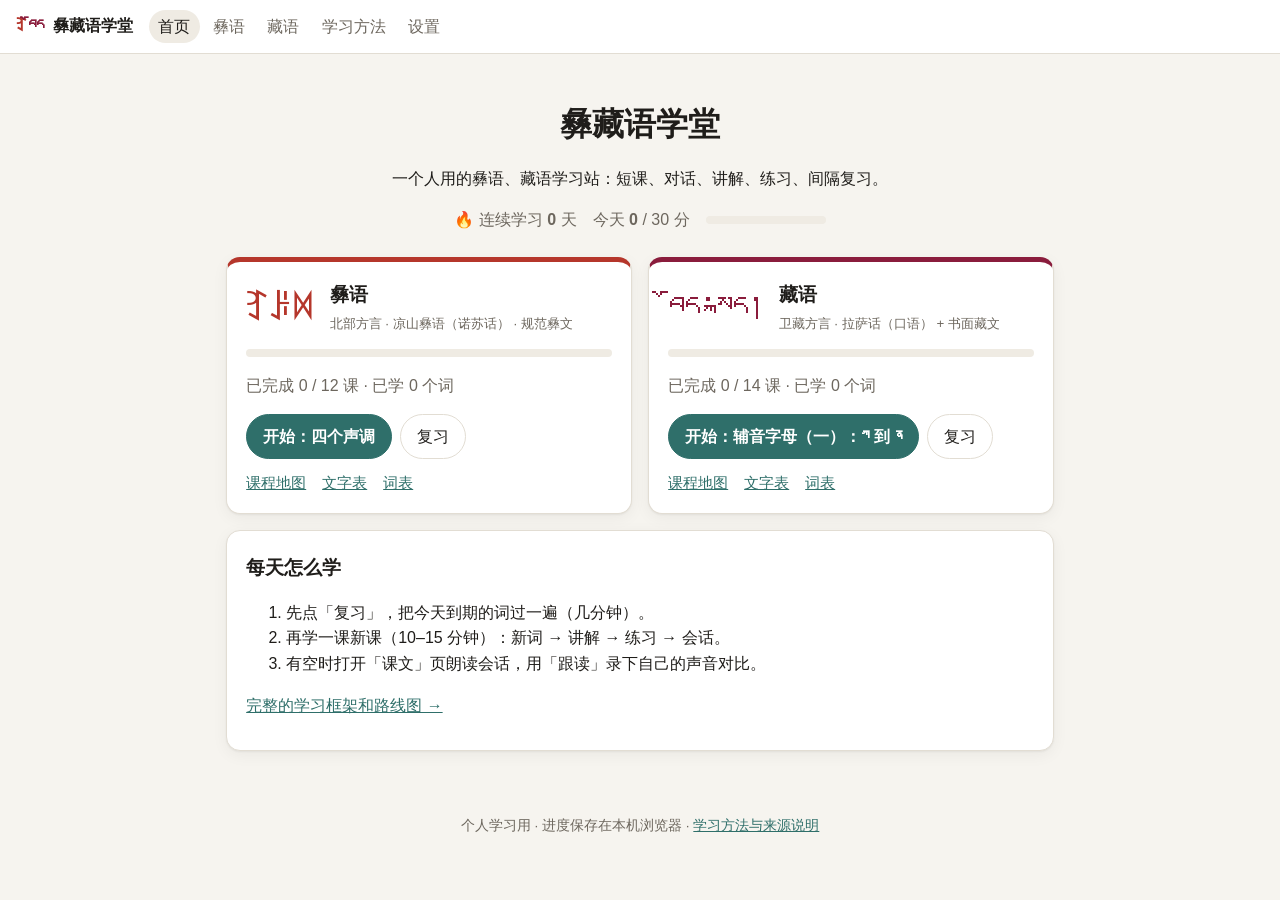
==== index.html @ 9af87acd "彝藏语学堂：初始版本 仿 Babbel 学习方式的彝语（凉山诺苏话）和藏语（拉萨话）个人学习网站。  - 彝语：文字与发音 5 课、入门会话 7 课（会话取自 BabelStone《凉山彝语会话六百句" ====
<!DOCTYPE html>
<html lang="zh-CN" data-theme="auto">
<head>
<meta charset="utf-8">
<meta name="viewport" content="width=device-width, initial-scale=1">
<meta name="robots" content="noindex, nofollow">
<title>彝藏语学堂</title>
<link rel="icon" href="data:image/svg+xml,%3Csvg xmlns='http://www.w3.org/2000/svg' viewBox='0 0 64 64'%3E%3Crect width='64' height='64' rx='14' fill='%23b5362b'/%3E%3Cpath d='M32 64V0h18a14 14 0 0 1 14 14v36a14 14 0 0 1-14 14z' fill='%238a1c3c'/%3E%3Ccircle cx='32' cy='32' r='12' fill='%23e0a526'/%3E%3C/svg%3E">
<link rel="stylesheet" href="assets/css/style.css">
</head>
<body>
<div id="app"><noscript>这个网站需要启用 JavaScript。</noscript></div>

<!-- 顺序很重要：core 先定义 LX.addCourse 等函数，数据文件再注册课程，最后是练习和页面 -->
<script src="js/core.js"></script>
<script src="js/yi-syllables.js"></script>
<script src="data/yi/course.js"></script>
<script src="data/yi/phonology.js"></script>
<script src="data/yi/stage0.js"></script>
<script src="data/yi/stage1.js"></script>
<script src="data/bo/course.js"></script>
<script src="data/bo/alphabet.js"></script>
<script src="data/bo/stage0.js"></script>
<script src="data/bo/stage1.js"></script>
<script src="js/exercises.js"></script>
<script src="js/app.js"></script>
</body>
</html>
---- assets/css/style.css ----
/* 彝藏语学堂 · 样式
   彝文用随站附带的 Noto Sans Yi（只覆盖彝文区段）；藏文用系统字体（macOS: Kailasa，Windows: Microsoft Himalaya，安卓: Noto）。
   这两种文字的字形都只占字身的一小部分，和汉字放在一起显得小，所以下面两个字体都整体放大 120%，
   而且普通文字和 .yi / .bo 用的是同一个字体，字号只需要在各处的 font-size 里调。 */
@font-face {
  font-family: "YiWeb";
  src: local("Noto Sans Yi"), local("NotoSansYi-Regular"), url("../fonts/NotoSansYi-Yi.woff2") format("woff2");
  unicode-range: U+A000-A4CF;
  size-adjust: 120%;
  font-display: swap;
}
@font-face {
  font-family: "BoWeb";
  src: local("Noto Serif Tibetan"), local("NotoSerifTibetan-Regular"), local("Kailasa"), local("Microsoft Himalaya"),
    local("MicrosoftHimalaya"), local("Jomolhari"), local("Jomolhari-Regular"), local("Noto Sans Tibetan"), local("NotoSansTibetan-Regular");
  unicode-range: U+0F00-0FFF;
  size-adjust: 120%;
  ascent-override: 80%;
  descent-override: 40%;
}

:root {
  --bg: #f6f4ef;
  --fg: #1f1d1a;
  --muted: #6d675e;
  --card: #ffffff;
  --line: #e2ddd3;
  --soft: #efebe3;
  --accent: #2f6f6a;
  --accent2: #d39b2a;
  --ok: #2e7d4f;
  --ok-bg: #e3f3e8;
  --bad: #b3261e;
  --bad-bg: #fbe5e2;
  --high: #fff1d6;
  --low: #e3ecf7;
  --radius: 14px;
  --shadow: 0 1px 2px rgba(0, 0, 0, .05), 0 4px 16px rgba(0, 0, 0, .05);
  --font: "YiWeb", "BoWeb", -apple-system, BlinkMacSystemFont, "Segoe UI", "PingFang SC", "Hiragino Sans GB", "Microsoft YaHei",
    "Noto Sans CJK SC", "Noto Sans SC", "Noto Serif Tibetan", "Kailasa", "Microsoft Himalaya", "Jomolhari", "Noto Sans Tibetan", sans-serif;
  color-scheme: light;
}
body[data-course="yi"] { --accent: #b5362b; --accent2: #d9a21b; }
body[data-course="bo"] { --accent: #8a1c3c; --accent2: #e0a526; }

@media (prefers-color-scheme: dark) {
  :root[data-theme="auto"] {
    --bg: #171614; --fg: #ece7de; --muted: #a39b8f; --card: #22201d; --line: #3a3631; --soft: #2b2824;
    --ok: #6cc28f; --ok-bg: #1f3428; --bad: #f08a80; --bad-bg: #3d2220; --high: #4a3a1a; --low: #22324a;
    --shadow: none; color-scheme: dark;
  }
  :root[data-theme="auto"] body[data-course="yi"] { --accent: #e0675b; }
  :root[data-theme="auto"] body[data-course="bo"] { --accent: #d9577f; }
}
:root[data-theme="dark"] {
  --bg: #171614; --fg: #ece7de; --muted: #a39b8f; --card: #22201d; --line: #3a3631; --soft: #2b2824;
  --ok: #6cc28f; --ok-bg: #1f3428; --bad: #f08a80; --bad-bg: #3d2220; --high: #4a3a1a; --low: #22324a;
  --shadow: none; color-scheme: dark;
}
:root[data-theme="dark"] body[data-course="yi"] { --accent: #e0675b; }
:root[data-theme="dark"] body[data-course="bo"] { --accent: #d9577f; }

* { box-sizing: border-box; }
html { font-size: 16px; -webkit-text-size-adjust: 100%; }
html.big { font-size: 19px; }
body { margin: 0; background: var(--bg); color: var(--fg); font-family: var(--font); line-height: 1.6; }
a { color: var(--accent); }
h1 { font-size: 1.6rem; margin: .4em 0; }
h2 { font-size: 1.2rem; margin: .3em 0 .5em; }
h3 { font-size: 1.05rem; margin: .8em 0 .3em; }
code { background: var(--soft); padding: 0 .3em; border-radius: 4px; }
.muted { color: var(--muted); }
small { color: var(--muted); }
[hidden] { display: none !important; }

/* 文字 */
.yi { font-family: "YiWeb", "Noto Sans Yi", "Microsoft Yi Baiti", var(--font); }
.bo { font-family: "BoWeb", "Noto Serif Tibetan", "Kailasa", "Microsoft Himalaya", "Jomolhari", "Noto Sans Tibetan", var(--font); font-size: 1.3em; line-height: 1.9; }
.big { font-size: 2em; line-height: 1.5; }
.bo.big { font-size: 2.2em; }
.huge { font-size: 4rem; line-height: 1.3; }
.bo.huge { font-size: 4.4rem; line-height: 1.5; }
.rom, .rom-inline { color: var(--muted); font-family: ui-monospace, "SF Mono", Menlo, Consolas, monospace; font-size: .92rem; }
.rom-big { font-family: ui-monospace, "SF Mono", Menlo, Consolas, monospace; font-size: 1.6rem; }

/* 顶栏与布局 */
.top { display: flex; align-items: center; gap: 1rem; padding: .6rem 1rem; background: var(--card); border-bottom: 1px solid var(--line); position: sticky; top: 0; z-index: 5; flex-wrap: wrap; }
.brand { font-weight: 700; text-decoration: none; color: var(--fg); white-space: nowrap; }
.brand .yi { color: #b5362b; margin-right: .1em; }
.brand .bo { color: #8a1c3c; font-size: 1em; margin-right: .3em; }
.top nav { display: flex; gap: .2rem; flex-wrap: wrap; }
.top nav a { text-decoration: none; color: var(--muted); padding: .25rem .6rem; border-radius: 999px; }
.top nav a.on, .top nav a:hover { background: var(--soft); color: var(--fg); }
.wrap { max-width: 860px; margin: 0 auto; padding: 1rem; }
.foot { text-align: center; color: var(--muted); font-size: .85rem; padding: 2rem 1rem 3rem; }
.card { background: var(--card); border: 1px solid var(--line); border-radius: var(--radius); padding: 1rem 1.2rem; margin: 1rem 0; box-shadow: var(--shadow); }

/* 按钮 */
.btn { display: inline-flex; align-items: center; justify-content: center; gap: .3em; padding: .55rem 1rem; border-radius: 999px; border: 1px solid var(--line); background: var(--card); color: var(--fg); font: inherit; text-decoration: none; cursor: pointer; }
.btn:hover { border-color: var(--accent); }
.btn.primary { background: var(--accent); border-color: var(--accent); color: #fff; font-weight: 600; }
.btn.primary:disabled { opacity: .4; cursor: default; }
.btn.big { padding: .75rem 1.6rem; font-size: 1.1rem; }
.btn.due { border-color: var(--accent2); background: var(--high); }
.btn.danger { color: var(--bad); }
.mini-btn { font: inherit; font-size: .85rem; border: 1px solid var(--line); background: var(--card); color: var(--muted); border-radius: 999px; padding: .15rem .6rem; cursor: pointer; }
.mini-btn.on { background: var(--bad); color: #fff; border-color: var(--bad); }
.cc-actions { display: flex; flex-wrap: wrap; gap: .5rem; margin: .8rem 0; }

/* 首页 */
.hero { text-align: center; padding: 1rem 0 .5rem; }
.hero h1 { font-size: 2rem; margin-bottom: 0; }
.stats { display: flex; justify-content: center; align-items: center; gap: 1rem; flex-wrap: wrap; color: var(--muted); }
.goalbar { width: 120px; height: 8px; background: var(--soft); border-radius: 99px; overflow: hidden; }
.goalbar i { display: block; height: 100%; background: var(--accent2); }
.courses { display: grid; grid-template-columns: repeat(auto-fit, minmax(300px, 1fr)); gap: 1rem; margin: 1rem 0; }
.course-card { background: var(--card); border: 1px solid var(--line); border-radius: var(--radius); padding: 1.1rem 1.2rem; box-shadow: var(--shadow); border-top: 5px solid #b5362b; }
.course-card[data-course="bo"] { border-top-color: #8a1c3c; }
.cc-head { display: flex; align-items: center; gap: .9rem; }
.cc-head h2 { margin: 0; }
.endonym { font-size: 2.2rem; line-height: 1.2; white-space: nowrap; }
.course-card[data-course="yi"] .endonym { color: #b5362b; }
.course-card[data-course="bo"] .endonym { color: #8a1c3c; font-size: 2rem; }
.progress { height: 8px; background: var(--soft); border-radius: 99px; overflow: hidden; margin: .8rem 0 .2rem; }
.progress i { display: block; height: 100%; background: var(--accent2); }
.cc-links { display: flex; gap: 1rem; font-size: .92rem; }

/* 课程地图 */
.course-head { display: flex; align-items: center; gap: 1rem; margin-top: .5rem; }
.course-head h1 { margin: 0; }
.course-head .endonym { color: var(--accent); }
.stage { margin: 1.5rem 0; }
.stage h2 { display: flex; align-items: center; gap: .5rem; }
.lvl { font-size: .75rem; background: var(--accent); color: #fff; border-radius: 6px; padding: .05rem .45rem; }
.lesson-row { display: flex; align-items: center; gap: .8rem; padding: .7rem .9rem; margin: .4rem 0; background: var(--card); border: 1px solid var(--line); border-radius: 12px; text-decoration: none; color: var(--fg); }
a.lesson-row:hover { border-color: var(--accent); }
.lesson-row .ln { width: 2rem; height: 2rem; flex: none; display: grid; place-items: center; border-radius: 50%; background: var(--soft); font-weight: 700; color: var(--muted); }
.lesson-row.done .ln { background: var(--ok); color: #fff; }
.lesson-row .lt { flex: 1; display: flex; flex-direction: column; }
.lesson-row .lt small { line-height: 1.4; }
.lesson-row .lm { font-size: .85rem; color: var(--muted); white-space: nowrap; }
.lesson-row.planned { opacity: .55; border-style: dashed; }
.res li { margin: .4rem 0; }

/* 课程开始页、完成页 */
.lesson-start h1 { margin-top: .2rem; }
.goal { font-size: 1.05rem; }
.chips { display: flex; flex-wrap: wrap; gap: .4rem; margin: .8rem 0; }
.chip { background: var(--soft); border-radius: 999px; padding: .2rem .7rem; font-size: .92rem; }
.chip .bo { font-size: 1.15em; line-height: 1.5; }
.chip .yi { font-size: 1.1em; line-height: 1.2; }
.src { font-size: .85rem; color: var(--muted); }
.done-card { text-align: center; }
.big-emoji { font-size: 3rem; }
.score { font-size: 1.2rem; }
.missed { text-align: left; background: var(--soft); border-radius: 12px; padding: .5rem 1rem; margin: 1rem 0; }
.missed ul { padding-left: 1.2rem; }

/* 讲解卡、表格 */
.tip { border-left: 5px solid var(--accent2); }
.tip-pron { border-left-color: #3b7bbf; }
.tip-culture { border-left-color: #8b5fbf; }
.tip-kind { font-size: .78rem; font-weight: 700; color: var(--muted); letter-spacing: .1em; }
.tip h2, .tip h3 { margin-top: .2rem; }
.tip-body .ex { background: var(--soft); border-radius: 10px; padding: .5rem .8rem; }
.tip-body .yi { font-size: 1.15em; }
.tip-body .bo { font-size: 1.2em; }
table.mini { border-collapse: collapse; margin: .6rem 0; width: 100%; }
table.mini th, table.mini td { border: 1px solid var(--line); padding: .3rem .5rem; text-align: left; vertical-align: middle; }
table.mini th { background: var(--soft); font-weight: 600; white-space: nowrap; }
table.mini.nums td, table.mini.letters td { text-align: center; }
table.mini .yi { font-size: 1.3em; }
.tone-high { background: var(--high); }
.tone-low { background: var(--low); }
.legend span { padding: 0 .5em; border-radius: 4px; }
.stacks { letter-spacing: .25em; }
.breakdown { font-size: .9rem; }

/* 词卡 */
.item-card { text-align: center; }
.ic-script { margin: .3rem 0; }
.ic-roman { font-family: ui-monospace, "SF Mono", Menlo, Consolas, monospace; font-size: 1.25rem; color: var(--accent); }
.ic-roman small { display: block; font-size: .85rem; }
.ic-mean { font-size: 1.4rem; font-weight: 600; margin: .3rem 0 .6rem; }
.ic-ex { margin: .6rem 0; }
.ic-tools { display: flex; justify-content: center; gap: .5rem; margin-top: .6rem; }
.item-card .breakdown { width: auto; margin: .6rem auto; }
.intro-label { font-size: .8rem; font-weight: 700; color: var(--accent); letter-spacing: .1em; }

/* 会话 */
.dlg-tools { display: flex; gap: 1rem; justify-content: flex-end; font-size: .9rem; color: var(--muted); }
.scene { color: var(--muted); font-style: italic; }
.dl-line { display: grid; grid-template-columns: 7.5rem 1fr auto; gap: .6rem; padding: .6rem 0; border-top: 1px solid var(--line); align-items: start; }
.dl-line .who { font-weight: 600; font-size: .9rem; color: var(--accent); padding-top: .35rem; word-break: break-all; }
.dl-line .who .bo { font-size: .95em; }
.dl-s .yi { font-size: 1.45rem; }
.dl-s .bo { font-size: 1.5rem; }
.dl-m { margin-top: .1rem; }
.dlg.no-trans .dl-m { display: none; }
.dl-ilin { display: none; }
.dlg.ilin-on .dl-ilin { display: block; }
.dlg.ilin-on .dl-s, .dlg.ilin-on .dl-body > .rom { display: none; }
.badge { font-size: .72rem; background: var(--high); border: 1px solid var(--accent2); border-radius: 6px; padding: 0 .35rem; }
.line-s .tok { cursor: help; border-radius: 4px; }
.line-s .tok:hover { background: var(--soft); }
.yi.line-s .tok + .tok { margin-left: .22em; }
.ilin { display: flex; flex-wrap: wrap; gap: .3rem .9rem; }
.ilw { display: inline-flex; flex-direction: column; align-items: center; }
.ilw .yi { font-size: 1.4rem; }
.ilw .bo { font-size: 1.35rem; line-height: 1.6; }
.ilw .rom { font-size: .8rem; }
.ilw .gl { color: var(--fg); font-size: .8rem; }
.gloss-pop { position: absolute; z-index: 20; max-width: 250px; background: var(--card); border: 1px solid var(--line); border-radius: 10px; padding: .5rem .7rem; box-shadow: 0 6px 24px rgba(0, 0, 0, .18); font-size: .92rem; }
.gloss-pop .yi { font-size: 1.3rem; }

/* 练习播放器 */
.player { min-height: 100vh; min-height: 100dvh; display: flex; flex-direction: column; max-width: 720px; margin: 0 auto; }
.p-top { display: flex; align-items: center; gap: .8rem; padding: .8rem 1rem; }
.p-close { text-decoration: none; color: var(--muted); font-size: 1.3rem; }
.p-bar { flex: 1; height: 12px; background: var(--soft); border-radius: 99px; overflow: hidden; }
.p-bar i { display: block; height: 100%; background: var(--accent2); transition: width .3s; }
.p-count { color: var(--muted); font-size: .85rem; min-width: 3.5rem; text-align: right; }
.p-body { flex: 1; padding: .5rem 1rem 1.5rem; }
.p-body > .card { margin-top: .3rem; }
/* 底栏的背景和上边线用阴影铺满整个窗口宽度，内容仍对齐中间一栏 */
.p-foot { --fb: var(--card); --fl: var(--line); position: sticky; bottom: 0; display: flex; align-items: center; justify-content: space-between; gap: 1rem; padding: .9rem 1rem;
  background: var(--fb); box-shadow: 0 0 0 100vmax var(--fb), 0 -1px 0 100vmax var(--fl); clip-path: inset(-1px -100vmax 0 -100vmax); }
.p-foot.ok { --fb: var(--ok-bg); --fl: var(--ok); }
.p-foot.bad { --fb: var(--bad-bg); --fl: var(--bad); }
.p-foot .btn { min-width: 8rem; }
.p-fb { flex: 1; }
.p-foot.ok .p-fb > b { color: var(--ok); }
.p-foot.bad .p-fb > b { color: var(--bad); }
.p-fb .yi { font-size: 1.3em; }
.p-fb .bo { font-size: 1.15em; line-height: 1.6; }
.p-fb .rom { font-size: .85rem; }
.explain { font-size: .9rem; color: var(--muted); }
.q-title { color: var(--muted); font-size: 1rem; font-weight: 600; }
.prompt-script { text-align: center; margin: 1rem 0; }
.prompt-script .yi.big { font-size: 3.2rem; line-height: 1.3; }
.prompt-script .bo.big { font-size: 3rem; line-height: 1.6; }
.prompt-text { font-size: 1.5rem; font-weight: 600; text-align: center; margin: 1rem 0; }
.prompt-sub { text-align: center; color: var(--muted); }
.prompt-line { text-align: center; margin: 1rem 0; }
.prompt-line .yi { font-size: 1.8rem; }
.prompt-line .bo { font-size: 1.7rem; }
.prompt-line .who { color: var(--accent); font-weight: 600; font-size: .9rem; }
.opts { display: grid; gap: .6rem; margin-top: 1rem; }
.opt { display: flex; align-items: center; gap: .8rem; width: 100%; text-align: left; padding: .8rem 1rem; border: 2px solid var(--line); border-radius: 12px; background: var(--card); color: var(--fg); font: inherit; font-size: 1.05rem; cursor: pointer; }
.opt:hover:not(:disabled) { border-color: var(--accent); }
.opt kbd { flex: none; width: 1.6rem; height: 1.6rem; display: grid; place-items: center; border: 1px solid var(--line); border-radius: 6px; font-size: .8rem; color: var(--muted); font-family: inherit; }
.opt.opt-script { font-size: 1.5rem; }
.opt.opt-script.bo, .opt.opt-script .bo { font-size: 1.45rem; line-height: 1.7; }
.opt.right { border-color: var(--ok); background: var(--ok-bg); }
.opt.wrong { border-color: var(--bad); background: var(--bad-bg); }
.opt:disabled { cursor: default; }
.blank { display: inline-block; min-width: 2.5em; border-bottom: 3px solid var(--accent2); color: transparent; }
.filled.right { color: var(--ok); }
.filled.wrong { color: var(--bad); text-decoration: line-through; }
.build-ans { min-height: 3.6rem; border: 2px dashed var(--line); border-radius: 12px; padding: .5rem; margin: 1rem 0; display: flex; flex-wrap: wrap; gap: .4rem; align-items: center; }
.build-ans.right { border-color: var(--ok); border-style: solid; }
.build-ans.wrong { border-color: var(--bad); border-style: solid; }
.build-bank { display: flex; flex-wrap: wrap; gap: .5rem; justify-content: center; }
.tile { font: inherit; padding: .35rem .8rem; border: 2px solid var(--line); border-bottom-width: 4px; border-radius: 10px; background: var(--card); color: var(--fg); cursor: pointer; }
.yi .tile, .yi.build-ans .tile { font-size: 1.7rem; }
.bo .tile { font-size: 1.35rem; line-height: 1.6; }
.tile.used { visibility: hidden; }
.type-in { width: 100%; font: inherit; font-size: 1.3rem; padding: .7rem 1rem; border: 2px solid var(--line); border-radius: 12px; background: var(--card); color: var(--fg); font-family: ui-monospace, "SF Mono", Menlo, Consolas, monospace; }
.type-in.right { border-color: var(--ok); }
.type-in.wrong { border-color: var(--bad); }
.match { display: grid; grid-template-columns: 1fr 1fr; gap: .8rem; margin-top: 1rem; }
.match .col { display: grid; gap: .5rem; align-content: start; }
.mt { font: inherit; padding: .6rem .8rem; min-height: 3.2rem; border: 2px solid var(--line); border-radius: 12px; background: var(--card); color: var(--fg); cursor: pointer; }
.mt.yi { font-size: 1.5rem; }
.mt.bo { font-size: 1.35rem; line-height: 1.5; }
.mt .yi { font-size: 1em; }
.mt.sel { border-color: var(--accent); background: var(--high); }
.mt.done { border-color: var(--ok); background: var(--ok-bg); opacity: .55; cursor: default; }
.mt.shake { border-color: var(--bad); animation: shake .35s; }
@keyframes shake { 25% { transform: translateX(-4px); } 75% { transform: translateX(4px); } }
.dialogue-card .dl-line { grid-template-columns: 6rem 1fr auto; }
.hint { font-size: .88rem; color: var(--muted); }

/* 文字表、词表、工具 */
.tabs { display: flex; flex-wrap: wrap; gap: .4rem; margin: 1rem 0 .5rem; }
.tab { padding: .3rem .8rem; border-radius: 999px; border: 1px solid var(--line); text-decoration: none; color: var(--fg); background: var(--card); }
.tab.on { background: var(--accent); color: #fff; border-color: var(--accent); }
.table-scroll { overflow-x: auto; }
.syltable { border-collapse: collapse; font-size: .85rem; }
.syltable th, .syltable td { border: 1px solid var(--line); padding: 0; text-align: center; }
.syltable th { background: var(--soft); padding: .2rem .4rem; }
.syltable tr.series th { text-align: left; background: var(--card); color: var(--accent); padding: .4rem; }
.syl { border: 0; background: none; color: var(--fg); font: inherit; cursor: pointer; padding: .2rem .35rem; display: flex; flex-direction: column; align-items: center; width: 100%; }
.syl:hover { background: var(--high); }
.syl .yi { font-size: 1.35rem; line-height: 1.3; }
.syl small { font-size: .7rem; }
.syl-info { display: flex; gap: 1rem; align-items: center; }
.tool textarea { width: 100%; font: inherit; font-size: 1.2rem; padding: .6rem; border-radius: 10px; border: 1px solid var(--line); background: var(--bg); color: var(--fg); }
.tool textarea.bo { font-size: 1.5rem; }
.conv-out { min-height: 2rem; margin-top: .6rem; padding: .6rem; background: var(--soft); border-radius: 10px; font-size: 1.2rem; white-space: pre-wrap; }
.conv-out.yi { font-size: 1.6rem; }
.filters { display: flex; gap: .5rem; flex-wrap: wrap; margin: 1rem 0; }
.filters input, .filters select, .form select { font: inherit; padding: .4rem .7rem; border-radius: 10px; border: 1px solid var(--line); background: var(--card); color: var(--fg); }
.filters input { flex: 1; min-width: 12rem; }
table.wordtable { border-collapse: collapse; width: 100%; }
table.wordtable td, table.wordtable th { padding: .45rem .5rem; border-bottom: 1px solid var(--line); text-align: left; vertical-align: middle; }
table.wordtable td.yi { font-size: 1.5rem; white-space: nowrap; }
table.wordtable td.bo { font-size: 1.4rem; white-space: nowrap; }
.box { display: inline-flex; gap: 2px; }
.box i { width: 7px; height: 12px; border-radius: 2px; background: var(--soft); border: 1px solid var(--line); }
.box i.on { background: var(--ok); border-color: var(--ok); }
.box.due i.on { background: var(--accent2); border-color: var(--accent2); }
.box.none { font-size: .8rem; color: var(--muted); }
.form label { display: flex; align-items: center; gap: .6rem; margin: .7rem 0; }
.method li { margin: .5rem 0; }

@media (max-width: 600px) {
  .wrap { padding: .7rem; }
  .dl-line, .dialogue-card .dl-line { grid-template-columns: 1fr; gap: .1rem; }
  .dl-line .who { padding-top: 0; }
  .dl-tools { justify-self: start; }
  .huge { font-size: 3.2rem; }
  .p-foot { flex-direction: column; align-items: stretch; }
  .p-foot .btn { width: 100%; }
  .top { gap: .4rem; }
  .endonym, .course-card[data-course="bo"] .endonym { font-size: 1.7rem; }
  /* 手机上词表不显示「课」这一列 */
  table.wordtable td:nth-child(4), table.wordtable th:nth-child(4) { display: none; }
}
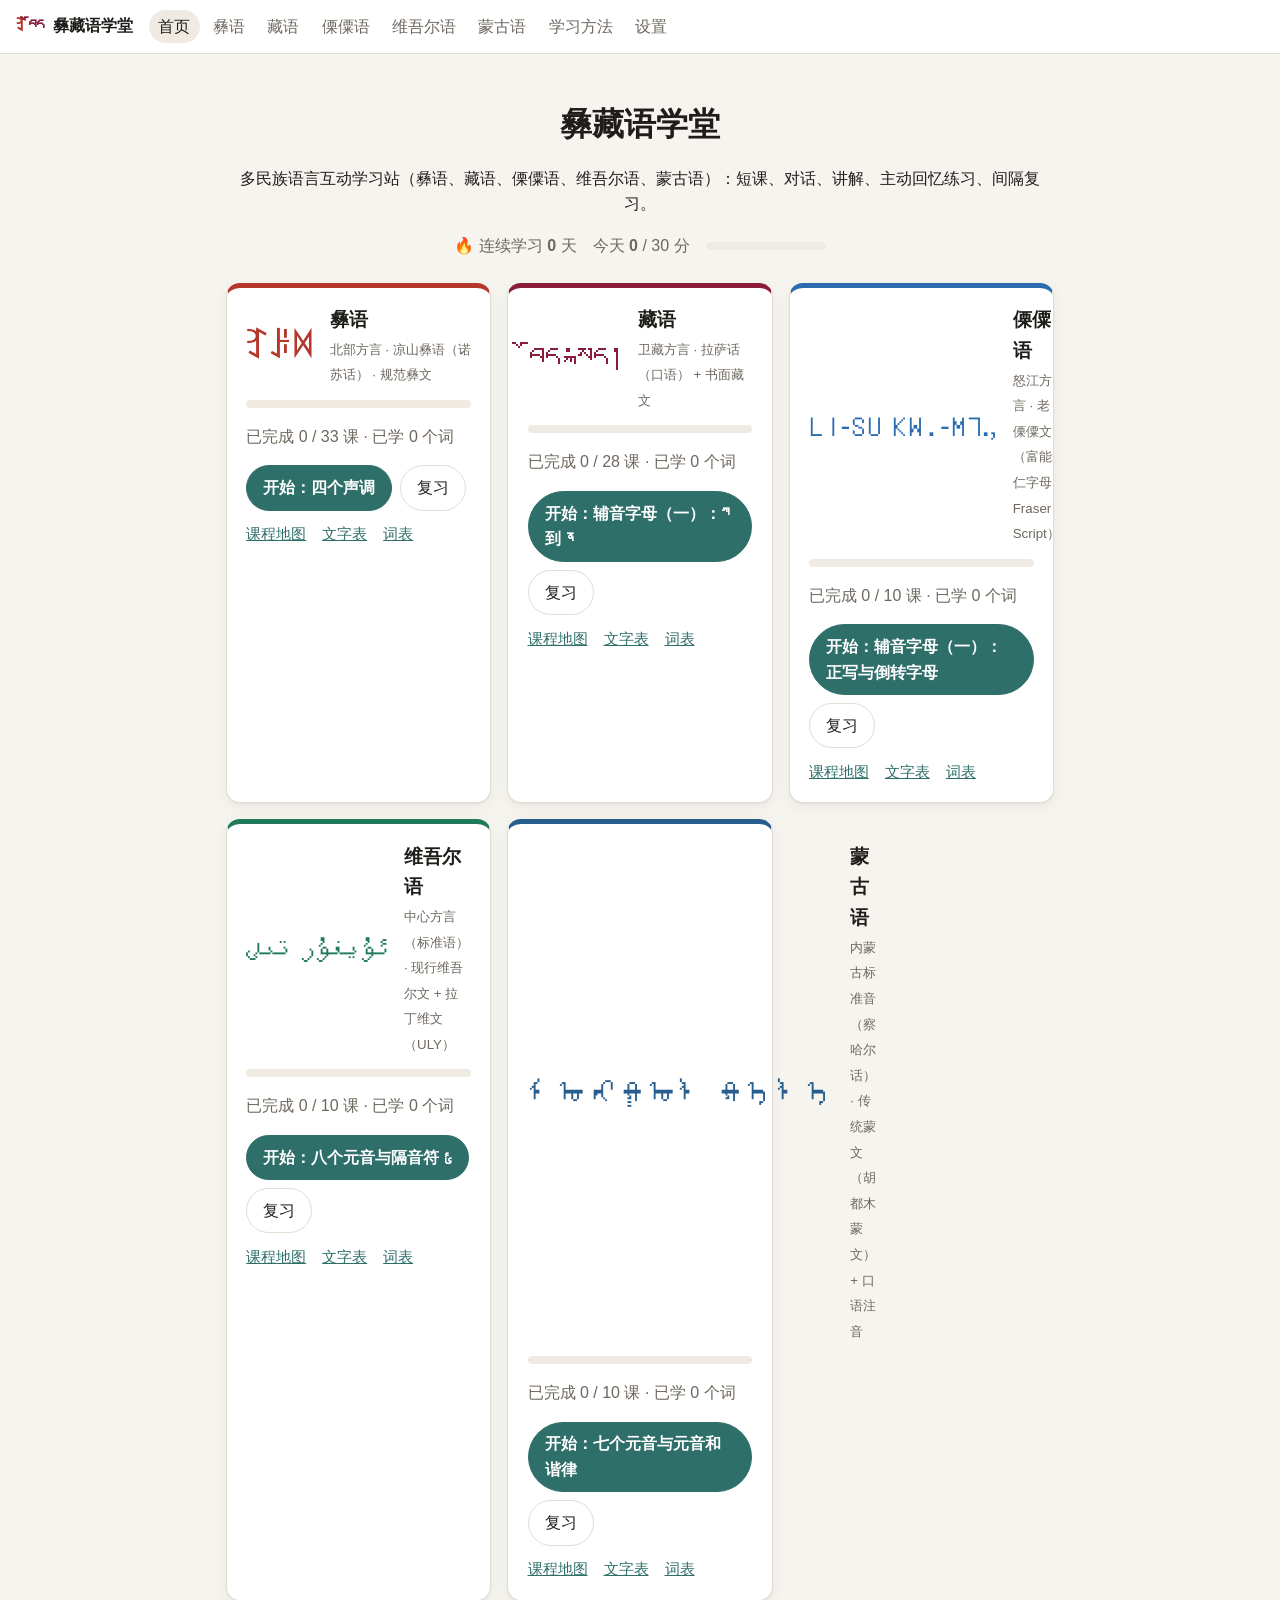
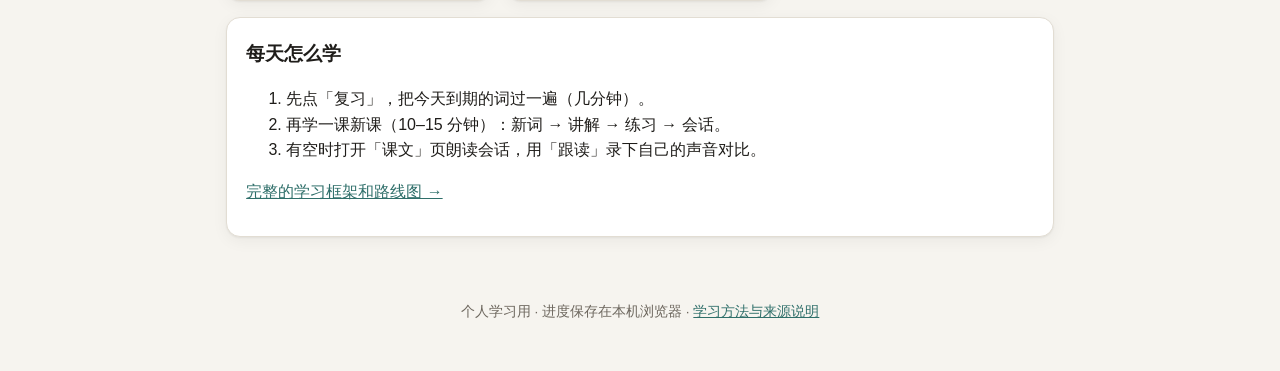
==== commit 4d2378fd: "Complete Yi & Tibetan A2/B1 lessons and add Lisu, Uyghur, and Mongolian courses" ====
--- a/index.html
+++ b/index.html
@@ -4,7 +4,7 @@
 <meta charset="utf-8">
 <meta name="viewport" content="width=device-width, initial-scale=1">
 <meta name="robots" content="noindex, nofollow">
-<title>彝藏语学堂</title>
+<title>彝藏语学堂 · 多民族语言学习</title>
 <link rel="icon" href="data:image/svg+xml,%3Csvg xmlns='http://www.w3.org/2000/svg' viewBox='0 0 64 64'%3E%3Crect width='64' height='64' rx='14' fill='%23b5362b'/%3E%3Cpath d='M32 64V0h18a14 14 0 0 1 14 14v36a14 14 0 0 1-14 14z' fill='%238a1c3c'/%3E%3Ccircle cx='32' cy='32' r='12' fill='%23e0a526'/%3E%3C/svg%3E">
 <link rel="stylesheet" href="assets/css/style.css">
 </head>
@@ -18,10 +18,29 @@
 <script src="data/yi/phonology.js"></script>
 <script src="data/yi/stage0.js"></script>
 <script src="data/yi/stage1.js"></script>
+<script src="data/yi/stage2.js"></script>
+<script src="data/yi/stage3.js"></script>
 <script src="data/bo/course.js"></script>
 <script src="data/bo/alphabet.js"></script>
 <script src="data/bo/stage0.js"></script>
 <script src="data/bo/stage1.js"></script>
+<script src="data/bo/stage2.js"></script>
+<script src="data/bo/stage3.js"></script>
+<script src="data/lisu/course.js"></script>
+<script src="data/lisu/alphabet.js"></script>
+<script src="data/lisu/stage0.js"></script>
+<script src="data/lisu/stage1.js"></script>
+<script src="data/lisu/stage2.js"></script>
+<script src="data/ug/course.js"></script>
+<script src="data/ug/alphabet.js"></script>
+<script src="data/ug/stage0.js"></script>
+<script src="data/ug/stage1.js"></script>
+<script src="data/ug/stage2.js"></script>
+<script src="data/mn/course.js"></script>
+<script src="data/mn/alphabet.js"></script>
+<script src="data/mn/stage0.js"></script>
+<script src="data/mn/stage1.js"></script>
+<script src="data/mn/stage2.js"></script>
 <script src="js/exercises.js"></script>
 <script src="js/app.js"></script>
 </body>
--- a/assets/css/style.css
+++ b/assets/css/style.css
@@ -1,7 +1,5 @@
 /* 彝藏语学堂 · 样式
-   彝文用随站附带的 Noto Sans Yi（只覆盖彝文区段）；藏文用系统字体（macOS: Kailasa，Windows: Microsoft Himalaya，安卓: Noto）。
-   这两种文字的字形都只占字身的一小部分，和汉字放在一起显得小，所以下面两个字体都整体放大 120%，
-   而且普通文字和 .yi / .bo 用的是同一个字体，字号只需要在各处的 font-size 里调。 */
+   彝文用随站附带的 Noto Sans Yi；藏文、老傈僳文、维吾尔文、传统蒙文调用系统自带的 Noto / Kailasa / Geeza Pro 等字体。 */
 @font-face {
   font-family: "YiWeb";
   src: local("Noto Sans Yi"), local("NotoSansYi-Regular"), url("../fonts/NotoSansYi-Yi.woff2") format("woff2");
@@ -17,6 +15,27 @@
   size-adjust: 120%;
   ascent-override: 80%;
   descent-override: 40%;
+}
+@font-face {
+  font-family: "LisuWeb";
+  src: local("Noto Sans Lisu"), local("NotoSansLisu-Regular"), local("Lisu Unicode");
+  unicode-range: U+A4D0-A4FF;
+  size-adjust: 112%;
+  font-display: swap;
+}
+@font-face {
+  font-family: "UgWeb";
+  src: local("Geeza Pro"), local("GeezaPro"), local("Damascus"), local("Noto Naskh Arabic"), local("UKIJ Tuz"), local("Microsoft Uighur");
+  unicode-range: U+0600-06FF, U+FB50-FDFF, U+FE70-FEFF;
+  size-adjust: 125%;
+  font-display: swap;
+}
+@font-face {
+  font-family: "MnWeb";
+  src: local("Noto Sans Mongolian"), local("NotoSansMongolian-Regular"), local("Mongolian Baiti");
+  unicode-range: U+1800-18AF;
+  size-adjust: 120%;
+  font-display: swap;
 }
 
 :root {
@@ -36,12 +55,15 @@
   --low: #e3ecf7;
   --radius: 14px;
   --shadow: 0 1px 2px rgba(0, 0, 0, .05), 0 4px 16px rgba(0, 0, 0, .05);
-  --font: "YiWeb", "BoWeb", -apple-system, BlinkMacSystemFont, "Segoe UI", "PingFang SC", "Hiragino Sans GB", "Microsoft YaHei",
-    "Noto Sans CJK SC", "Noto Sans SC", "Noto Serif Tibetan", "Kailasa", "Microsoft Himalaya", "Jomolhari", "Noto Sans Tibetan", sans-serif;
+  --font: "YiWeb", "BoWeb", "LisuWeb", "UgWeb", "MnWeb", -apple-system, BlinkMacSystemFont, "Segoe UI", "PingFang SC", "Hiragino Sans GB", "Microsoft YaHei",
+    "Noto Sans CJK SC", "Noto Sans SC", "Noto Serif Tibetan", "Kailasa", "Noto Sans Lisu", "Geeza Pro", "Noto Sans Mongolian", sans-serif;
   color-scheme: light;
 }
 body[data-course="yi"] { --accent: #b5362b; --accent2: #d9a21b; }
 body[data-course="bo"] { --accent: #8a1c3c; --accent2: #e0a526; }
+body[data-course="lisu"] { --accent: #2b6cb0; --accent2: #38a169; }
+body[data-course="ug"] { --accent: #1f7a5c; --accent2: #d69e2e; }
+body[data-course="mn"] { --accent: #285e8e; --accent2: #dd6b20; }
 
 @media (prefers-color-scheme: dark) {
   :root[data-theme="auto"] {
@@ -51,6 +73,9 @@
   }
   :root[data-theme="auto"] body[data-course="yi"] { --accent: #e0675b; }
   :root[data-theme="auto"] body[data-course="bo"] { --accent: #d9577f; }
+  :root[data-theme="auto"] body[data-course="lisu"] { --accent: #63b3ed; }
+  :root[data-theme="auto"] body[data-course="ug"] { --accent: #4fd1c5; }
+  :root[data-theme="auto"] body[data-course="mn"] { --accent: #63b3ed; }
 }
 :root[data-theme="dark"] {
   --bg: #171614; --fg: #ece7de; --muted: #a39b8f; --card: #22201d; --line: #3a3631; --soft: #2b2824;
@@ -59,6 +84,9 @@
 }
 :root[data-theme="dark"] body[data-course="yi"] { --accent: #e0675b; }
 :root[data-theme="dark"] body[data-course="bo"] { --accent: #d9577f; }
+:root[data-theme="dark"] body[data-course="lisu"] { --accent: #63b3ed; }
+:root[data-theme="dark"] body[data-course="ug"] { --accent: #4fd1c5; }
+:root[data-theme="dark"] body[data-course="mn"] { --accent: #63b3ed; }
 
 * { box-sizing: border-box; }
 html { font-size: 16px; -webkit-text-size-adjust: 100%; }
@@ -76,10 +104,13 @@
 /* 文字 */
 .yi { font-family: "YiWeb", "Noto Sans Yi", "Microsoft Yi Baiti", var(--font); }
 .bo { font-family: "BoWeb", "Noto Serif Tibetan", "Kailasa", "Microsoft Himalaya", "Jomolhari", "Noto Sans Tibetan", var(--font); font-size: 1.3em; line-height: 1.9; }
+.lisu { font-family: "LisuWeb", "Noto Sans Lisu", "Lisu Unicode", var(--font); letter-spacing: .03em; }
+.ug { font-family: "UgWeb", "Geeza Pro", "Damascus", "Noto Naskh Arabic", var(--font); font-size: 1.3em; line-height: 1.8; direction: rtl; unicode-bidi: isolate; }
+.mn { font-family: "MnWeb", "Noto Sans Mongolian", "Mongolian Baiti", var(--font); font-size: 1.25em; line-height: 1.7; }
 .big { font-size: 2em; line-height: 1.5; }
-.bo.big { font-size: 2.2em; }
+.bo.big, .ug.big, .mn.big { font-size: 2.2em; }
 .huge { font-size: 4rem; line-height: 1.3; }
-.bo.huge { font-size: 4.4rem; line-height: 1.5; }
+.bo.huge, .ug.huge, .mn.huge { font-size: 4.2rem; line-height: 1.5; }
 .rom, .rom-inline { color: var(--muted); font-family: ui-monospace, "SF Mono", Menlo, Consolas, monospace; font-size: .92rem; }
 .rom-big { font-family: ui-monospace, "SF Mono", Menlo, Consolas, monospace; font-size: 1.6rem; }
 
@@ -113,14 +144,20 @@
 .stats { display: flex; justify-content: center; align-items: center; gap: 1rem; flex-wrap: wrap; color: var(--muted); }
 .goalbar { width: 120px; height: 8px; background: var(--soft); border-radius: 99px; overflow: hidden; }
 .goalbar i { display: block; height: 100%; background: var(--accent2); }
-.courses { display: grid; grid-template-columns: repeat(auto-fit, minmax(300px, 1fr)); gap: 1rem; margin: 1rem 0; }
+.courses { display: grid; grid-template-columns: repeat(auto-fit, minmax(260px, 1fr)); gap: 1rem; margin: 1rem 0; }
 .course-card { background: var(--card); border: 1px solid var(--line); border-radius: var(--radius); padding: 1.1rem 1.2rem; box-shadow: var(--shadow); border-top: 5px solid #b5362b; }
 .course-card[data-course="bo"] { border-top-color: #8a1c3c; }
+.course-card[data-course="lisu"] { border-top-color: #2b6cb0; }
+.course-card[data-course="ug"] { border-top-color: #1f7a5c; }
+.course-card[data-course="mn"] { border-top-color: #285e8e; }
 .cc-head { display: flex; align-items: center; gap: .9rem; }
 .cc-head h2 { margin: 0; }
 .endonym { font-size: 2.2rem; line-height: 1.2; white-space: nowrap; }
 .course-card[data-course="yi"] .endonym { color: #b5362b; }
 .course-card[data-course="bo"] .endonym { color: #8a1c3c; font-size: 2rem; }
+.course-card[data-course="lisu"] .endonym { color: #2b6cb0; font-size: 1.85rem; }
+.course-card[data-course="ug"] .endonym { color: #1f7a5c; font-size: 1.9rem; }
+.course-card[data-course="mn"] .endonym { color: #285e8e; font-size: 1.9rem; }
 .progress { height: 8px; background: var(--soft); border-radius: 99px; overflow: hidden; margin: .8rem 0 .2rem; }
 .progress i { display: block; height: 100%; background: var(--accent2); }
 .cc-links { display: flex; gap: 1rem; font-size: .92rem; }
@@ -147,8 +184,8 @@
 .goal { font-size: 1.05rem; }
 .chips { display: flex; flex-wrap: wrap; gap: .4rem; margin: .8rem 0; }
 .chip { background: var(--soft); border-radius: 999px; padding: .2rem .7rem; font-size: .92rem; }
-.chip .bo { font-size: 1.15em; line-height: 1.5; }
-.chip .yi { font-size: 1.1em; line-height: 1.2; }
+.chip .bo, .chip .ug, .chip .mn { font-size: 1.15em; line-height: 1.5; }
+.chip .yi, .chip .lisu { font-size: 1.1em; line-height: 1.2; }
 .src { font-size: .85rem; color: var(--muted); }
 .done-card { text-align: center; }
 .big-emoji { font-size: 3rem; }
@@ -163,13 +200,13 @@
 .tip-kind { font-size: .78rem; font-weight: 700; color: var(--muted); letter-spacing: .1em; }
 .tip h2, .tip h3 { margin-top: .2rem; }
 .tip-body .ex { background: var(--soft); border-radius: 10px; padding: .5rem .8rem; }
-.tip-body .yi { font-size: 1.15em; }
-.tip-body .bo { font-size: 1.2em; }
+.tip-body .yi, .tip-body .lisu { font-size: 1.15em; }
+.tip-body .bo, .tip-body .ug, .tip-body .mn { font-size: 1.2em; }
 table.mini { border-collapse: collapse; margin: .6rem 0; width: 100%; }
 table.mini th, table.mini td { border: 1px solid var(--line); padding: .3rem .5rem; text-align: left; vertical-align: middle; }
 table.mini th { background: var(--soft); font-weight: 600; white-space: nowrap; }
 table.mini.nums td, table.mini.letters td { text-align: center; }
-table.mini .yi { font-size: 1.3em; }
+table.mini .yi, table.mini .lisu, table.mini .ug, table.mini .mn { font-size: 1.3em; }
 .tone-high { background: var(--high); }
 .tone-low { background: var(--low); }
 .legend span { padding: 0 .5em; border-radius: 4px; }
@@ -192,9 +229,9 @@
 .scene { color: var(--muted); font-style: italic; }
 .dl-line { display: grid; grid-template-columns: 7.5rem 1fr auto; gap: .6rem; padding: .6rem 0; border-top: 1px solid var(--line); align-items: start; }
 .dl-line .who { font-weight: 600; font-size: .9rem; color: var(--accent); padding-top: .35rem; word-break: break-all; }
-.dl-line .who .bo { font-size: .95em; }
-.dl-s .yi { font-size: 1.45rem; }
-.dl-s .bo { font-size: 1.5rem; }
+.dl-line .who .bo, .dl-line .who .ug, .dl-line .who .mn { font-size: .95em; }
+.dl-s .yi, .dl-s .lisu { font-size: 1.45rem; }
+.dl-s .bo, .dl-s .ug, .dl-s .mn { font-size: 1.5rem; }
 .dl-m { margin-top: .1rem; }
 .dlg.no-trans .dl-m { display: none; }
 .dl-ilin { display: none; }
@@ -206,12 +243,12 @@
 .yi.line-s .tok + .tok { margin-left: .22em; }
 .ilin { display: flex; flex-wrap: wrap; gap: .3rem .9rem; }
 .ilw { display: inline-flex; flex-direction: column; align-items: center; }
-.ilw .yi { font-size: 1.4rem; }
-.ilw .bo { font-size: 1.35rem; line-height: 1.6; }
+.ilw .yi, .ilw .lisu { font-size: 1.4rem; }
+.ilw .bo, .ilw .ug, .ilw .mn { font-size: 1.35rem; line-height: 1.6; }
 .ilw .rom { font-size: .8rem; }
 .ilw .gl { color: var(--fg); font-size: .8rem; }
 .gloss-pop { position: absolute; z-index: 20; max-width: 250px; background: var(--card); border: 1px solid var(--line); border-radius: 10px; padding: .5rem .7rem; box-shadow: 0 6px 24px rgba(0, 0, 0, .18); font-size: .92rem; }
-.gloss-pop .yi { font-size: 1.3rem; }
+.gloss-pop .yi, .gloss-pop .lisu { font-size: 1.3rem; }
 
 /* 练习播放器 */
 .player { min-height: 100vh; min-height: 100dvh; display: flex; flex-direction: column; max-width: 720px; margin: 0 auto; }
@@ -231,26 +268,26 @@
 .p-fb { flex: 1; }
 .p-foot.ok .p-fb > b { color: var(--ok); }
 .p-foot.bad .p-fb > b { color: var(--bad); }
-.p-fb .yi { font-size: 1.3em; }
-.p-fb .bo { font-size: 1.15em; line-height: 1.6; }
+.p-fb .yi, .p-fb .lisu { font-size: 1.3em; }
+.p-fb .bo, .p-fb .ug, .p-fb .mn { font-size: 1.15em; line-height: 1.6; }
 .p-fb .rom { font-size: .85rem; }
 .explain { font-size: .9rem; color: var(--muted); }
 .q-title { color: var(--muted); font-size: 1rem; font-weight: 600; }
 .prompt-script { text-align: center; margin: 1rem 0; }
-.prompt-script .yi.big { font-size: 3.2rem; line-height: 1.3; }
-.prompt-script .bo.big { font-size: 3rem; line-height: 1.6; }
+.prompt-script .yi.big, .prompt-script .lisu.big { font-size: 3.2rem; line-height: 1.3; }
+.prompt-script .bo.big, .prompt-script .ug.big, .prompt-script .mn.big { font-size: 3rem; line-height: 1.6; }
 .prompt-text { font-size: 1.5rem; font-weight: 600; text-align: center; margin: 1rem 0; }
 .prompt-sub { text-align: center; color: var(--muted); }
 .prompt-line { text-align: center; margin: 1rem 0; }
-.prompt-line .yi { font-size: 1.8rem; }
-.prompt-line .bo { font-size: 1.7rem; }
+.prompt-line .yi, .prompt-line .lisu { font-size: 1.8rem; }
+.prompt-line .bo, .prompt-line .ug, .prompt-line .mn { font-size: 1.7rem; }
 .prompt-line .who { color: var(--accent); font-weight: 600; font-size: .9rem; }
 .opts { display: grid; gap: .6rem; margin-top: 1rem; }
 .opt { display: flex; align-items: center; gap: .8rem; width: 100%; text-align: left; padding: .8rem 1rem; border: 2px solid var(--line); border-radius: 12px; background: var(--card); color: var(--fg); font: inherit; font-size: 1.05rem; cursor: pointer; }
 .opt:hover:not(:disabled) { border-color: var(--accent); }
 .opt kbd { flex: none; width: 1.6rem; height: 1.6rem; display: grid; place-items: center; border: 1px solid var(--line); border-radius: 6px; font-size: .8rem; color: var(--muted); font-family: inherit; }
 .opt.opt-script { font-size: 1.5rem; }
-.opt.opt-script.bo, .opt.opt-script .bo { font-size: 1.45rem; line-height: 1.7; }
+.opt.opt-script.bo, .opt.opt-script .bo, .opt.opt-script.ug, .opt.opt-script .ug, .opt.opt-script.mn, .opt.opt-script .mn { font-size: 1.45rem; line-height: 1.7; }
 .opt.right { border-color: var(--ok); background: var(--ok-bg); }
 .opt.wrong { border-color: var(--bad); background: var(--bad-bg); }
 .opt:disabled { cursor: default; }
@@ -262,8 +299,8 @@
 .build-ans.wrong { border-color: var(--bad); border-style: solid; }
 .build-bank { display: flex; flex-wrap: wrap; gap: .5rem; justify-content: center; }
 .tile { font: inherit; padding: .35rem .8rem; border: 2px solid var(--line); border-bottom-width: 4px; border-radius: 10px; background: var(--card); color: var(--fg); cursor: pointer; }
-.yi .tile, .yi.build-ans .tile { font-size: 1.7rem; }
-.bo .tile { font-size: 1.35rem; line-height: 1.6; }
+.yi .tile, .yi.build-ans .tile, .lisu .tile, .lisu.build-ans .tile { font-size: 1.6rem; }
+.bo .tile, .ug .tile, .mn .tile { font-size: 1.35rem; line-height: 1.6; }
 .tile.used { visibility: hidden; }
 .type-in { width: 100%; font: inherit; font-size: 1.3rem; padding: .7rem 1rem; border: 2px solid var(--line); border-radius: 12px; background: var(--card); color: var(--fg); font-family: ui-monospace, "SF Mono", Menlo, Consolas, monospace; }
 .type-in.right { border-color: var(--ok); }
@@ -271,9 +308,9 @@
 .match { display: grid; grid-template-columns: 1fr 1fr; gap: .8rem; margin-top: 1rem; }
 .match .col { display: grid; gap: .5rem; align-content: start; }
 .mt { font: inherit; padding: .6rem .8rem; min-height: 3.2rem; border: 2px solid var(--line); border-radius: 12px; background: var(--card); color: var(--fg); cursor: pointer; }
-.mt.yi { font-size: 1.5rem; }
-.mt.bo { font-size: 1.35rem; line-height: 1.5; }
-.mt .yi { font-size: 1em; }
+.mt.yi, .mt.lisu { font-size: 1.5rem; }
+.mt.bo, .mt.ug, .mt.mn { font-size: 1.35rem; line-height: 1.5; }
+.mt .yi, .mt .lisu { font-size: 1em; }
 .mt.sel { border-color: var(--accent); background: var(--high); }
 .mt.done { border-color: var(--ok); background: var(--ok-bg); opacity: .55; cursor: default; }
 .mt.shake { border-color: var(--bad); animation: shake .35s; }
@@ -296,16 +333,16 @@
 .syl small { font-size: .7rem; }
 .syl-info { display: flex; gap: 1rem; align-items: center; }
 .tool textarea { width: 100%; font: inherit; font-size: 1.2rem; padding: .6rem; border-radius: 10px; border: 1px solid var(--line); background: var(--bg); color: var(--fg); }
-.tool textarea.bo { font-size: 1.5rem; }
+.tool textarea.bo, .tool textarea.ug, .tool textarea.mn { font-size: 1.5rem; }
 .conv-out { min-height: 2rem; margin-top: .6rem; padding: .6rem; background: var(--soft); border-radius: 10px; font-size: 1.2rem; white-space: pre-wrap; }
-.conv-out.yi { font-size: 1.6rem; }
+.conv-out.yi, .conv-out.lisu, .conv-out.ug, .conv-out.mn { font-size: 1.6rem; }
 .filters { display: flex; gap: .5rem; flex-wrap: wrap; margin: 1rem 0; }
 .filters input, .filters select, .form select { font: inherit; padding: .4rem .7rem; border-radius: 10px; border: 1px solid var(--line); background: var(--card); color: var(--fg); }
 .filters input { flex: 1; min-width: 12rem; }
 table.wordtable { border-collapse: collapse; width: 100%; }
 table.wordtable td, table.wordtable th { padding: .45rem .5rem; border-bottom: 1px solid var(--line); text-align: left; vertical-align: middle; }
-table.wordtable td.yi { font-size: 1.5rem; white-space: nowrap; }
-table.wordtable td.bo { font-size: 1.4rem; white-space: nowrap; }
+table.wordtable td.yi, table.wordtable td.lisu { font-size: 1.5rem; white-space: nowrap; }
+table.wordtable td.bo, table.wordtable td.ug, table.wordtable td.mn { font-size: 1.4rem; white-space: nowrap; }
 .box { display: inline-flex; gap: 2px; }
 .box i { width: 7px; height: 12px; border-radius: 2px; background: var(--soft); border: 1px solid var(--line); }
 .box i.on { background: var(--ok); border-color: var(--ok); }
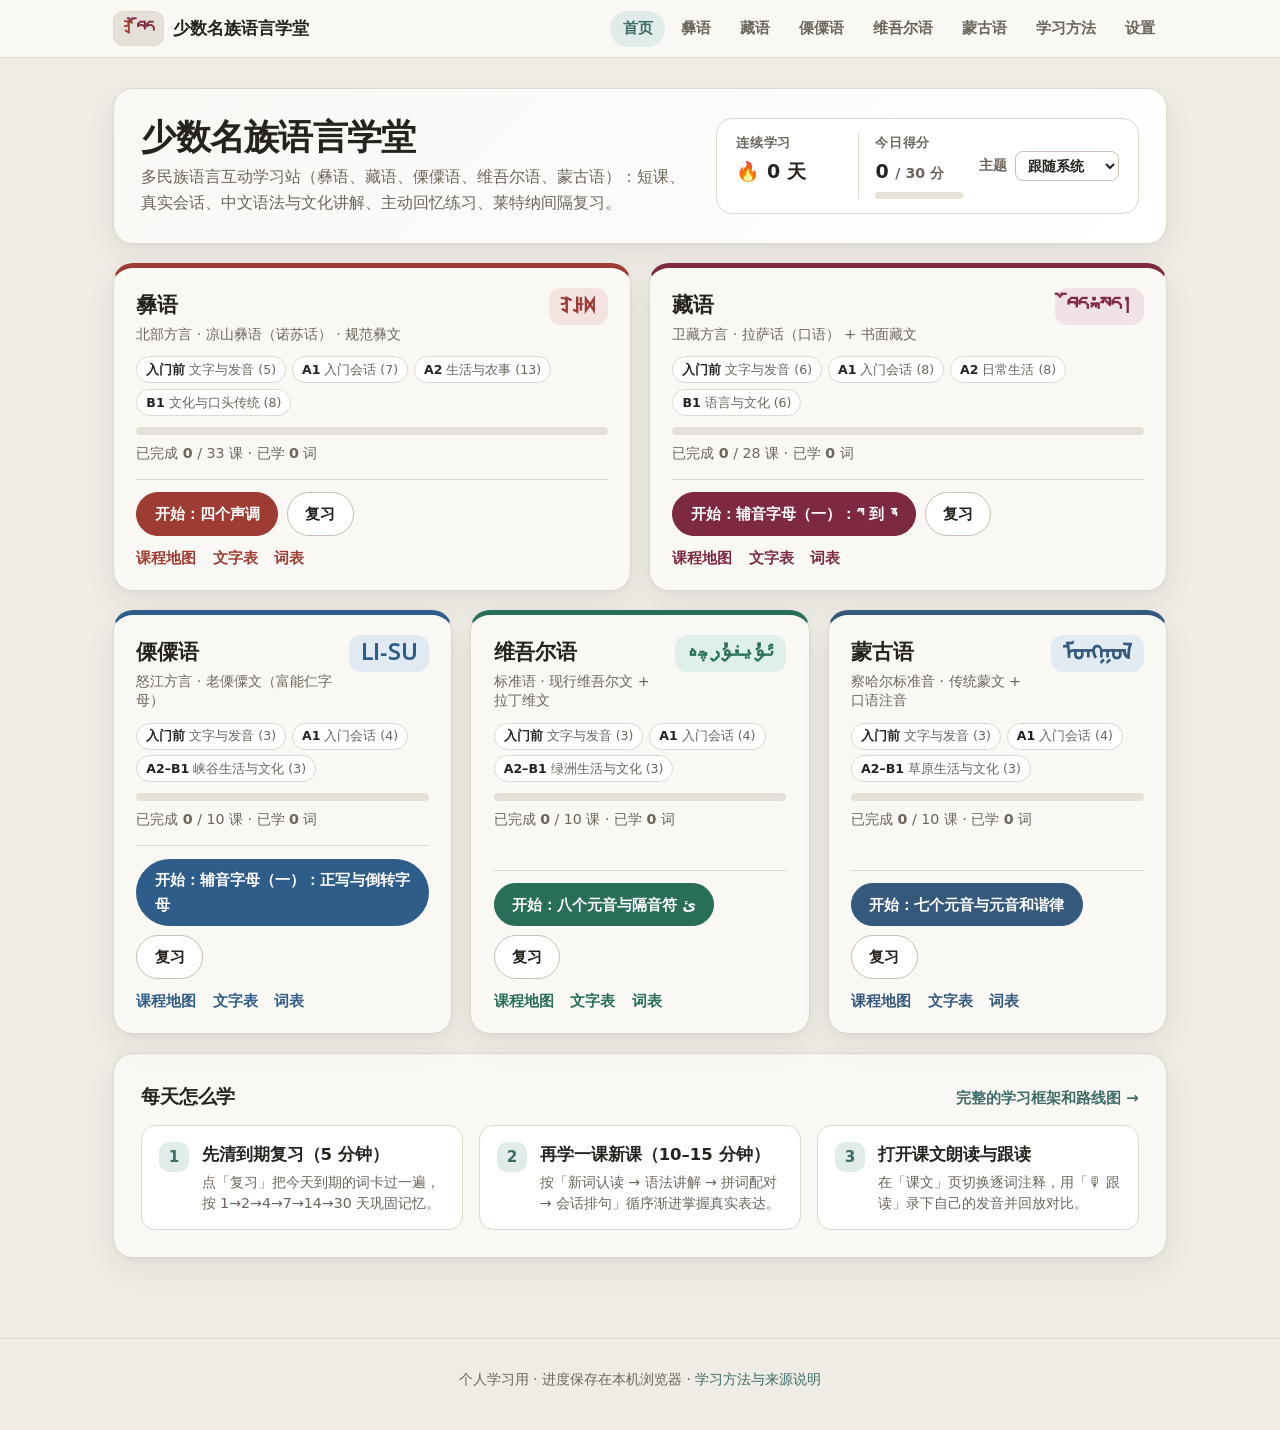
==== commit 26715b76: "Update language school branding Co-authored-by: Copilot App <223556219+Copilot@users.noreply.github." ====
--- a/index.html
+++ b/index.html
@@ -4,7 +4,7 @@
 <meta charset="utf-8">
 <meta name="viewport" content="width=device-width, initial-scale=1">
 <meta name="robots" content="noindex, nofollow">
-<title>彝藏语学堂 · 多民族语言学习</title>
+<title>少数名族语言学堂</title>
 <link rel="icon" href="data:image/svg+xml,%3Csvg xmlns='http://www.w3.org/2000/svg' viewBox='0 0 64 64'%3E%3Crect width='64' height='64' rx='14' fill='%23b5362b'/%3E%3Cpath d='M32 64V0h18a14 14 0 0 1 14 14v36a14 14 0 0 1-14 14z' fill='%238a1c3c'/%3E%3Ccircle cx='32' cy='32' r='12' fill='%23e0a526'/%3E%3C/svg%3E">
 <link rel="stylesheet" href="assets/css/style.css">
 </head>
--- a/assets/css/style.css
+++ b/assets/css/style.css
@@ -1,366 +1,468 @@
-/* 彝藏语学堂 · 样式
-   彝文用随站附带的 Noto Sans Yi；藏文、老傈僳文、维吾尔文、传统蒙文调用系统自带的 Noto / Kailasa / Geeza Pro 等字体。 */
+/* 少数名族语言学堂 · 视觉与排版样式
+   1. 界面中英文与数字统一使用清晰现代的无衬线字体（PingFang SC / SF Pro / Inter），避免被民族文字的 size-adjust 干扰；
+   2. 五种民族文字（.yi / .bo / .lisu / .ug / .mn）各自绑定专用 Web 字体与本地字体文件，保证字形端正清晰；
+   3. 首页采用 6 栏 Bento 网格（上 2 下 3），课程地图采用双栏课时网格，练习器垂直居中，消除空白失衡。 */
+
 @font-face {
   font-family: "YiWeb";
-  src: local("Noto Sans Yi"), local("NotoSansYi-Regular"), url("../fonts/NotoSansYi-Yi.woff2") format("woff2");
+  src: url("../fonts/NotoSansYi-Yi.woff2") format("woff2"), local("Noto Sans Yi"), local("NotoSansYi-Regular");
   unicode-range: U+A000-A4CF;
-  size-adjust: 120%;
   font-display: swap;
 }
 @font-face {
   font-family: "BoWeb";
-  src: local("Noto Serif Tibetan"), local("NotoSerifTibetan-Regular"), local("Kailasa"), local("Microsoft Himalaya"),
-    local("MicrosoftHimalaya"), local("Jomolhari"), local("Jomolhari-Regular"), local("Noto Sans Tibetan"), local("NotoSansTibetan-Regular");
+  src: local("Kailasa"), local("Noto Serif Tibetan"), local("NotoSerifTibetan-Regular"), local("Microsoft Himalaya"),
+    local("Jomolhari"), local("Noto Sans Tibetan");
   unicode-range: U+0F00-0FFF;
-  size-adjust: 120%;
-  ascent-override: 80%;
-  descent-override: 40%;
+  font-display: swap;
 }
 @font-face {
   font-family: "LisuWeb";
-  src: local("Noto Sans Lisu"), local("NotoSansLisu-Regular"), local("Lisu Unicode");
+  src: url("../fonts/NotoSansLisu-Regular.ttf") format("truetype"), local("Noto Sans Lisu"), local("NotoSansLisu-Regular");
   unicode-range: U+A4D0-A4FF;
-  size-adjust: 112%;
   font-display: swap;
 }
 @font-face {
   font-family: "UgWeb";
-  src: local("Geeza Pro"), local("GeezaPro"), local("Damascus"), local("Noto Naskh Arabic"), local("UKIJ Tuz"), local("Microsoft Uighur");
+  src: local("Geeza Pro"), local("GeezaPro"), local("Damascus"), local("Noto Naskh Arabic"), local("Microsoft Uighur");
   unicode-range: U+0600-06FF, U+FB50-FDFF, U+FE70-FEFF;
-  size-adjust: 125%;
   font-display: swap;
 }
 @font-face {
   font-family: "MnWeb";
-  src: local("Noto Sans Mongolian"), local("NotoSansMongolian-Regular"), local("Mongolian Baiti");
+  src: url("../fonts/NotoSansMongolian-Regular.ttf") format("truetype"), local("Noto Sans Mongolian"), local("NotoSansMongolian-Regular"), local("Mongolian Baiti");
   unicode-range: U+1800-18AF;
-  size-adjust: 120%;
   font-display: swap;
 }
 
 :root {
-  --bg: #f6f4ef;
-  --fg: #1f1d1a;
-  --muted: #6d675e;
-  --card: #ffffff;
-  --line: #e2ddd3;
-  --soft: #efebe3;
-  --accent: #2f6f6a;
-  --accent2: #d39b2a;
-  --ok: #2e7d4f;
-  --ok-bg: #e3f3e8;
-  --bad: #b3261e;
-  --bad-bg: #fbe5e2;
-  --high: #fff1d6;
-  --low: #e3ecf7;
-  --radius: 14px;
-  --shadow: 0 1px 2px rgba(0, 0, 0, .05), 0 4px 16px rgba(0, 0, 0, .05);
-  --font: "YiWeb", "BoWeb", "LisuWeb", "UgWeb", "MnWeb", -apple-system, BlinkMacSystemFont, "Segoe UI", "PingFang SC", "Hiragino Sans GB", "Microsoft YaHei",
-    "Noto Sans CJK SC", "Noto Sans SC", "Noto Serif Tibetan", "Kailasa", "Noto Sans Lisu", "Geeza Pro", "Noto Sans Mongolian", sans-serif;
+  --bg: #efece6;
+  --fg: #26231f;
+  --muted: #6b655c;
+  --card: #faf8f5;
+  --card-solid: #ffffff;
+  --line: #ded8ce;
+  --line-strong: #c8c0b4;
+  --soft: #e6e1d8;
+  --accent: #3d6b66;
+  --accent-soft: #e0ecea;
+  --accent2: #c88d28;
+  --ok: #3a7550;
+  --ok-bg: #e2f0e6;
+  --bad: #a83830;
+  --bad-bg: #f9e4e1;
+  --high: #f7ebd2;
+  --low: #e1eaf4;
+  --radius: 20px;
+  --shadow: 0 2px 6px rgba(38, 35, 31, .04), 0 12px 32px rgba(38, 35, 31, .06);
+  --font: -apple-system, BlinkMacSystemFont, "SF Pro Text", "Inter", "PingFang SC", "Hiragino Sans GB", "Microsoft YaHei", "Noto Sans SC", system-ui, sans-serif;
+  --font-rom: -apple-system, BlinkMacSystemFont, "SF Pro Text", "Inter", "Segoe UI", system-ui, sans-serif;
   color-scheme: light;
 }
-body[data-course="yi"] { --accent: #b5362b; --accent2: #d9a21b; }
-body[data-course="bo"] { --accent: #8a1c3c; --accent2: #e0a526; }
-body[data-course="lisu"] { --accent: #2b6cb0; --accent2: #38a169; }
-body[data-course="ug"] { --accent: #1f7a5c; --accent2: #d69e2e; }
-body[data-course="mn"] { --accent: #285e8e; --accent2: #dd6b20; }
+
+body[data-course="yi"]   { --accent: #9e3b32; --accent-soft: #f4e3e1; --accent2: #c99322; }
+body[data-course="bo"]   { --accent: #7d2941; --accent-soft: #f1e2e6; --accent2: #cf9627; }
+body[data-course="lisu"] { --accent: #2f5d8a; --accent-soft: #e1eaf3; --accent2: #3d8c62; }
+body[data-course="ug"]   { --accent: #286e58; --accent-soft: #dff0ea; --accent2: #c68f26; }
+body[data-course="mn"]   { --accent: #35597d; --accent-soft: #e2eaf2; --accent2: #c96f28; }
 
 @media (prefers-color-scheme: dark) {
   :root[data-theme="auto"] {
-    --bg: #171614; --fg: #ece7de; --muted: #a39b8f; --card: #22201d; --line: #3a3631; --soft: #2b2824;
-    --ok: #6cc28f; --ok-bg: #1f3428; --bad: #f08a80; --bad-bg: #3d2220; --high: #4a3a1a; --low: #22324a;
-    --shadow: none; color-scheme: dark;
+    --bg: #1a1917; --fg: #ece7df; --muted: #a69f94; --card: #24221f; --card-solid: #2b2925;
+    --line: #383530; --line-strong: #4d4841; --soft: #302d29;
+    --accent: #7ab5ae; --accent-soft: #263634; --accent2: #dfb052;
+    --ok: #78c494; --ok-bg: #213629; --bad: #ea8b82; --bad-bg: #3b2321;
+    --high: #42351c; --low: #223142;
+    --shadow: 0 10px 28px rgba(0, 0, 0, .28); color-scheme: dark;
   }
-  :root[data-theme="auto"] body[data-course="yi"] { --accent: #e0675b; }
-  :root[data-theme="auto"] body[data-course="bo"] { --accent: #d9577f; }
-  :root[data-theme="auto"] body[data-course="lisu"] { --accent: #63b3ed; }
-  :root[data-theme="auto"] body[data-course="ug"] { --accent: #4fd1c5; }
-  :root[data-theme="auto"] body[data-course="mn"] { --accent: #63b3ed; }
+  :root[data-theme="auto"] body[data-course="yi"]   { --accent: #e07a70; --accent-soft: #3a2624; }
+  :root[data-theme="auto"] body[data-course="bo"]   { --accent: #d97593; --accent-soft: #38242b; }
+  :root[data-theme="auto"] body[data-course="lisu"] { --accent: #7aaae0; --accent-soft: #23303f; }
+  :root[data-theme="auto"] body[data-course="ug"]   { --accent: #68bfa3; --accent-soft: #21362f; }
+  :root[data-theme="auto"] body[data-course="mn"]   { --accent: #7da6d4; --accent-soft: #24303e; }
 }
 :root[data-theme="dark"] {
-  --bg: #171614; --fg: #ece7de; --muted: #a39b8f; --card: #22201d; --line: #3a3631; --soft: #2b2824;
-  --ok: #6cc28f; --ok-bg: #1f3428; --bad: #f08a80; --bad-bg: #3d2220; --high: #4a3a1a; --low: #22324a;
-  --shadow: none; color-scheme: dark;
-}
-:root[data-theme="dark"] body[data-course="yi"] { --accent: #e0675b; }
-:root[data-theme="dark"] body[data-course="bo"] { --accent: #d9577f; }
-:root[data-theme="dark"] body[data-course="lisu"] { --accent: #63b3ed; }
-:root[data-theme="dark"] body[data-course="ug"] { --accent: #4fd1c5; }
-:root[data-theme="dark"] body[data-course="mn"] { --accent: #63b3ed; }
+  --bg: #1a1917; --fg: #ece7df; --muted: #a69f94; --card: #24221f; --card-solid: #2b2925;
+  --line: #383530; --line-strong: #4d4841; --soft: #302d29;
+  --accent: #7ab5ae; --accent-soft: #263634; --accent2: #dfb052;
+  --ok: #78c494; --ok-bg: #213629; --bad: #ea8b82; --bad-bg: #3b2321;
+  --high: #42351c; --low: #223142;
+  --shadow: 0 10px 28px rgba(0, 0, 0, .28); color-scheme: dark;
+}
+:root[data-theme="dark"] body[data-course="yi"]   { --accent: #e07a70; --accent-soft: #3a2624; }
+:root[data-theme="dark"] body[data-course="bo"]   { --accent: #d97593; --accent-soft: #38242b; }
+:root[data-theme="dark"] body[data-course="lisu"] { --accent: #7aaae0; --accent-soft: #23303f; }
+:root[data-theme="dark"] body[data-course="ug"]   { --accent: #68bfa3; --accent-soft: #21362f; }
+:root[data-theme="dark"] body[data-course="mn"]   { --accent: #7da6d4; --accent-soft: #24303e; }
 
 * { box-sizing: border-box; }
-html { font-size: 16px; -webkit-text-size-adjust: 100%; }
+html { font-size: 16.5px; -webkit-text-size-adjust: 100%; -webkit-font-smoothing: antialiased; }
 html.big { font-size: 19px; }
-body { margin: 0; background: var(--bg); color: var(--fg); font-family: var(--font); line-height: 1.6; }
-a { color: var(--accent); }
-h1 { font-size: 1.6rem; margin: .4em 0; }
-h2 { font-size: 1.2rem; margin: .3em 0 .5em; }
-h3 { font-size: 1.05rem; margin: .8em 0 .3em; }
-code { background: var(--soft); padding: 0 .3em; border-radius: 4px; }
+body { margin: 0; min-height: 100vh; display: flex; flex-direction: column; background: var(--bg); color: var(--fg); font-family: var(--font); line-height: 1.6; }
+#app { flex: 1; display: flex; flex-direction: column; }
+a { color: var(--accent); text-decoration: none; }
+a:hover { text-decoration: underline; }
+h1 { font-size: clamp(1.45rem, 2.5vw, 1.85rem); font-weight: 800; letter-spacing: -.02em; margin: .2em 0 .35em; line-height: 1.25; }
+h2 { font-size: 1.18rem; font-weight: 750; letter-spacing: -.01em; margin: .15em 0 .55em; }
+h3 { font-size: 1.02rem; font-weight: 700; margin: .6em 0 .3em; }
+p { margin: .45em 0; }
+code { background: var(--soft); padding: .1em .4em; border-radius: 6px; font-size: .9em; }
 .muted { color: var(--muted); }
-small { color: var(--muted); }
+small { color: var(--muted); font-size: .86rem; }
 [hidden] { display: none !important; }
 
-/* 文字 */
-.yi { font-family: "YiWeb", "Noto Sans Yi", "Microsoft Yi Baiti", var(--font); }
-.bo { font-family: "BoWeb", "Noto Serif Tibetan", "Kailasa", "Microsoft Himalaya", "Jomolhari", "Noto Sans Tibetan", var(--font); font-size: 1.3em; line-height: 1.9; }
-.lisu { font-family: "LisuWeb", "Noto Sans Lisu", "Lisu Unicode", var(--font); letter-spacing: .03em; }
-.ug { font-family: "UgWeb", "Geeza Pro", "Damascus", "Noto Naskh Arabic", var(--font); font-size: 1.3em; line-height: 1.8; direction: rtl; unicode-bidi: isolate; }
-.mn { font-family: "MnWeb", "Noto Sans Mongolian", "Mongolian Baiti", var(--font); font-size: 1.25em; line-height: 1.7; }
-.big { font-size: 2em; line-height: 1.5; }
-.bo.big, .ug.big, .mn.big { font-size: 2.2em; }
-.huge { font-size: 4rem; line-height: 1.3; }
-.bo.huge, .ug.huge, .mn.huge { font-size: 4.2rem; line-height: 1.5; }
-.rom, .rom-inline { color: var(--muted); font-family: ui-monospace, "SF Mono", Menlo, Consolas, monospace; font-size: .92rem; }
-.rom-big { font-family: ui-monospace, "SF Mono", Menlo, Consolas, monospace; font-size: 1.6rem; }
-
-/* 顶栏与布局 */
-.top { display: flex; align-items: center; gap: 1rem; padding: .6rem 1rem; background: var(--card); border-bottom: 1px solid var(--line); position: sticky; top: 0; z-index: 5; flex-wrap: wrap; }
-.brand { font-weight: 700; text-decoration: none; color: var(--fg); white-space: nowrap; }
-.brand .yi { color: #b5362b; margin-right: .1em; }
-.brand .bo { color: #8a1c3c; font-size: 1em; margin-right: .3em; }
-.top nav { display: flex; gap: .2rem; flex-wrap: wrap; }
-.top nav a { text-decoration: none; color: var(--muted); padding: .25rem .6rem; border-radius: 999px; }
-.top nav a.on, .top nav a:hover { background: var(--soft); color: var(--fg); }
-.wrap { max-width: 860px; margin: 0 auto; padding: 1rem; }
-.foot { text-align: center; color: var(--muted); font-size: .85rem; padding: 2rem 1rem 3rem; }
-.card { background: var(--card); border: 1px solid var(--line); border-radius: var(--radius); padding: 1rem 1.2rem; margin: 1rem 0; box-shadow: var(--shadow); }
+/* 民族文字与注音排版 */
+.yi { font-family: "YiWeb", "Noto Sans Yi", "Microsoft Yi Baiti", sans-serif; font-size: 1.18em; line-height: 1.45; }
+.bo { font-family: "BoWeb", "Kailasa", "Noto Serif Tibetan", "Microsoft Himalaya", "Jomolhari", sans-serif; font-size: 1.28em; line-height: 1.75; }
+.lisu { font-family: "LisuWeb", "Noto Sans Lisu", "Lisu Unicode", sans-serif; font-size: 1.12em; letter-spacing: .03em; line-height: 1.45; }
+.ug { font-family: "UgWeb", "Geeza Pro", "Damascus", "Noto Naskh Arabic", sans-serif; font-size: 1.28em; line-height: 1.7; direction: rtl; unicode-bidi: isolate; }
+.mn { font-family: "MnWeb", "Noto Sans Mongolian", "Mongolian Baiti", sans-serif; font-size: 1.22em; line-height: 1.6; }
+
+.big { font-size: 1.95em; line-height: 1.45; }
+.bo.big, .ug.big, .mn.big { font-size: 2.15em; }
+.huge { font-size: 3.6rem; line-height: 1.3; }
+.bo.huge, .ug.huge, .mn.huge { font-size: 3.9rem; line-height: 1.45; }
+
+.rom, .rom-inline { color: var(--muted); font-family: var(--font-rom); font-size: .94rem; font-weight: 500; letter-spacing: .01em; }
+.rom-big { font-family: var(--font-rom); font-size: 1.55rem; font-weight: 700; color: var(--accent); }
+
+/* 顶栏与主容器 */
+.top { background: var(--card); border-bottom: 1px solid var(--line); position: sticky; top: 0; z-index: 10; backdrop-filter: blur(10px); }
+.top-inner { max-width: 1120px; margin: 0 auto; padding: .65rem clamp(1rem, 3vw, 2rem); display: flex; align-items: center; justify-content: space-between; gap: 1rem; flex-wrap: wrap; }
+.brand { display: inline-flex; align-items: center; gap: .55rem; font-weight: 800; font-size: 1.05rem; color: var(--fg); text-decoration: none !important; white-space: nowrap; }
+.brand-mark { display: inline-flex; align-items: center; gap: .2rem; padding: .2rem .55rem; border-radius: 10px; background: var(--soft); border: 1px solid var(--line); }
+.brand .yi { color: #9e3b32; font-size: 1.05em; }
+.brand .bo { color: #7d2941; font-size: 1.05em; line-height: 1.2; }
+.top nav { display: flex; gap: .25rem; flex-wrap: wrap; align-items: center; }
+.top nav a { text-decoration: none; color: var(--muted); font-size: .92rem; font-weight: 600; padding: .35rem .75rem; border-radius: 999px; transition: background .15s, color .15s; }
+.top nav a:hover { background: var(--soft); color: var(--fg); text-decoration: none; }
+.top nav a.on { background: var(--accent-soft); color: var(--accent); font-weight: 750; }
+
+.wrap { width: 100%; max-width: 1120px; margin: 0 auto; padding: clamp(1.1rem, 2.5vw, 1.8rem) clamp(1rem, 3vw, 2rem); flex: 1; }
+.foot { text-align: center; color: var(--muted); font-size: .85rem; padding: 1.8rem 1rem 2.4rem; border-top: 1px solid var(--line); margin-top: 2rem; }
+.card { background: var(--card); border: 1px solid var(--line); border-radius: var(--radius); padding: clamp(1.15rem, 2.2vw, 1.65rem); margin: 1rem 0; box-shadow: var(--shadow); }
 
 /* 按钮 */
-.btn { display: inline-flex; align-items: center; justify-content: center; gap: .3em; padding: .55rem 1rem; border-radius: 999px; border: 1px solid var(--line); background: var(--card); color: var(--fg); font: inherit; text-decoration: none; cursor: pointer; }
-.btn:hover { border-color: var(--accent); }
-.btn.primary { background: var(--accent); border-color: var(--accent); color: #fff; font-weight: 600; }
-.btn.primary:disabled { opacity: .4; cursor: default; }
-.btn.big { padding: .75rem 1.6rem; font-size: 1.1rem; }
-.btn.due { border-color: var(--accent2); background: var(--high); }
-.btn.danger { color: var(--bad); }
-.mini-btn { font: inherit; font-size: .85rem; border: 1px solid var(--line); background: var(--card); color: var(--muted); border-radius: 999px; padding: .15rem .6rem; cursor: pointer; }
+.btn { display: inline-flex; align-items: center; justify-content: center; gap: .35em; padding: .52rem 1.05rem; border-radius: 999px; border: 1px solid var(--line-strong); background: var(--card-solid); color: var(--fg); font: inherit; font-size: .92rem; font-weight: 650; text-decoration: none !important; cursor: pointer; transition: transform .12s ease, border-color .15s ease, background .15s ease; }
+.btn:hover:not(:disabled) { border-color: var(--accent); color: var(--accent); transform: translateY(-1px); }
+.btn.primary { background: var(--accent); border-color: var(--accent); color: #fff !important; font-weight: 700; }
+.btn.primary:hover:not(:disabled) { filter: brightness(1.06); }
+.btn.primary:disabled { opacity: .45; cursor: default; transform: none; }
+.btn.big { padding: .7rem 1.5rem; font-size: 1.02rem; }
+.btn.due { border-color: var(--accent2); background: var(--high); color: var(--fg); }
+.btn.danger { color: var(--bad); border-color: var(--bad); }
+.mini-btn { font: inherit; font-size: .82rem; font-weight: 600; border: 1px solid var(--line-strong); background: var(--card-solid); color: var(--muted); border-radius: 999px; padding: .2rem .68rem; cursor: pointer; white-space: nowrap; }
+.mini-btn:hover { border-color: var(--accent); color: var(--accent); }
 .mini-btn.on { background: var(--bad); color: #fff; border-color: var(--bad); }
-.cc-actions { display: flex; flex-wrap: wrap; gap: .5rem; margin: .8rem 0; }
-
-/* 首页 */
-.hero { text-align: center; padding: 1rem 0 .5rem; }
-.hero h1 { font-size: 2rem; margin-bottom: 0; }
-.stats { display: flex; justify-content: center; align-items: center; gap: 1rem; flex-wrap: wrap; color: var(--muted); }
-.goalbar { width: 120px; height: 8px; background: var(--soft); border-radius: 99px; overflow: hidden; }
-.goalbar i { display: block; height: 100%; background: var(--accent2); }
-.courses { display: grid; grid-template-columns: repeat(auto-fit, minmax(260px, 1fr)); gap: 1rem; margin: 1rem 0; }
-.course-card { background: var(--card); border: 1px solid var(--line); border-radius: var(--radius); padding: 1.1rem 1.2rem; box-shadow: var(--shadow); border-top: 5px solid #b5362b; }
-.course-card[data-course="bo"] { border-top-color: #8a1c3c; }
-.course-card[data-course="lisu"] { border-top-color: #2b6cb0; }
-.course-card[data-course="ug"] { border-top-color: #1f7a5c; }
-.course-card[data-course="mn"] { border-top-color: #285e8e; }
-.cc-head { display: flex; align-items: center; gap: .9rem; }
-.cc-head h2 { margin: 0; }
-.endonym { font-size: 2.2rem; line-height: 1.2; white-space: nowrap; }
-.course-card[data-course="yi"] .endonym { color: #b5362b; }
-.course-card[data-course="bo"] .endonym { color: #8a1c3c; font-size: 2rem; }
-.course-card[data-course="lisu"] .endonym { color: #2b6cb0; font-size: 1.85rem; }
-.course-card[data-course="ug"] .endonym { color: #1f7a5c; font-size: 1.9rem; }
-.course-card[data-course="mn"] .endonym { color: #285e8e; font-size: 1.9rem; }
-.progress { height: 8px; background: var(--soft); border-radius: 99px; overflow: hidden; margin: .8rem 0 .2rem; }
-.progress i { display: block; height: 100%; background: var(--accent2); }
-.cc-links { display: flex; gap: 1rem; font-size: .92rem; }
-
-/* 课程地图 */
-.course-head { display: flex; align-items: center; gap: 1rem; margin-top: .5rem; }
-.course-head h1 { margin: 0; }
-.course-head .endonym { color: var(--accent); }
-.stage { margin: 1.5rem 0; }
-.stage h2 { display: flex; align-items: center; gap: .5rem; }
-.lvl { font-size: .75rem; background: var(--accent); color: #fff; border-radius: 6px; padding: .05rem .45rem; }
-.lesson-row { display: flex; align-items: center; gap: .8rem; padding: .7rem .9rem; margin: .4rem 0; background: var(--card); border: 1px solid var(--line); border-radius: 12px; text-decoration: none; color: var(--fg); }
-a.lesson-row:hover { border-color: var(--accent); }
-.lesson-row .ln { width: 2rem; height: 2rem; flex: none; display: grid; place-items: center; border-radius: 50%; background: var(--soft); font-weight: 700; color: var(--muted); }
+.cc-actions { display: flex; flex-wrap: wrap; gap: .55rem; margin: .75rem 0 0; align-items: center; }
+
+/* 首页 Hero 与 6 栏 Bento 课程网格 */
+.hero { display: flex; align-items: center; justify-content: space-between; gap: 1.5rem; margin-top: 0; background: linear-gradient(135deg, var(--card) 0%, var(--card-solid) 100%); }
+.hero-copy { flex: 1; min-width: 260px; }
+.hero-copy h1 { margin-top: 0; margin-bottom: .3rem; font-size: clamp(1.6rem, 3vw, 2.1rem); }
+.hero-copy p { margin: 0; color: var(--muted); font-size: .98rem; max-width: 58ch; }
+.stats-box { display: flex; gap: 1rem; flex-wrap: wrap; background: var(--card-solid); border: 1px solid var(--line); border-radius: 16px; padding: .85rem 1.15rem; flex: none; }
+.stat-item { display: flex; flex-direction: column; gap: .15rem; min-width: 105px; }
+.stat-item + .stat-item { padding-left: 1rem; border-left: 1px solid var(--line); }
+.stat-label { font-size: .76rem; font-weight: 700; color: var(--muted); text-transform: uppercase; letter-spacing: .05em; }
+.stat-val { font-size: 1.15rem; font-weight: 800; color: var(--fg); }
+.goalbar { width: 100%; height: 7px; background: var(--soft); border-radius: 99px; overflow: hidden; margin-top: .2rem; }
+.goalbar i { display: block; height: 100%; background: var(--accent2); border-radius: 99px; }
+.theme-control { display: flex; align-items: center; gap: .45rem; color: var(--muted); font-size: .82rem; font-weight: 700; white-space: nowrap; }
+.theme-control select { min-width: 6.3rem; padding: .3rem .5rem; border: 1px solid var(--line-strong); border-radius: 8px; background: var(--card-solid); color: var(--fg); font: inherit; }
+
+.courses { display: grid; grid-template-columns: repeat(6, minmax(0, 1fr)); gap: 1.1rem; margin: 1.1rem 0; }
+.course-card {
+  grid-column: span 2;
+  background: var(--card);
+  border: 1px solid var(--line);
+  border-radius: var(--radius);
+  padding: 1.25rem 1.35rem;
+  box-shadow: var(--shadow);
+  border-top: 5px solid #9e3b32;
+  display: flex;
+  flex-direction: column;
+  justify-content: space-between;
+  gap: .9rem;
+  transition: transform .16s ease, box-shadow .16s ease;
+}
+.course-card.course-major { grid-column: span 3; }
+.course-card:hover { transform: translateY(-2px); }
+
+.course-card[data-course="yi"]   { border-top-color: #9e3b32; --accent: #9e3b32; --accent-soft: #f4e3e1; }
+.course-card[data-course="bo"]   { border-top-color: #7d2941; --accent: #7d2941; --accent-soft: #f1e2e6; }
+.course-card[data-course="lisu"] { border-top-color: #2f5d8a; --accent: #2f5d8a; --accent-soft: #e1eaf3; }
+.course-card[data-course="ug"]   { border-top-color: #286e58; --accent: #286e58; --accent-soft: #dff0ea; }
+.course-card[data-course="mn"]   { border-top-color: #35597d; --accent: #35597d; --accent-soft: #e2eaf2; }
+
+.cc-head { display: flex; align-items: flex-start; justify-content: space-between; gap: .75rem; }
+.cc-title { min-width: 0; flex: 1; }
+.cc-title h2 { margin: 0 0 .15rem; font-size: 1.3rem; }
+.cc-var { display: block; line-height: 1.35; color: var(--muted); }
+.endonym {
+  flex: none;
+  display: inline-flex;
+  align-items: center;
+  justify-content: center;
+  padding: .25rem .7rem;
+  border-radius: 12px;
+  background: var(--accent-soft);
+  color: var(--accent);
+  font-size: 1.35rem;
+  font-weight: 600;
+  line-height: 1.3;
+  white-space: nowrap;
+}
+.stg-pills { display: flex; flex-wrap: wrap; gap: .35rem; margin: .75rem 0 .65rem; }
+.stg-pill { font-size: .76rem; background: var(--card-solid); border: 1px solid var(--line); color: var(--muted); padding: .15rem .55rem; border-radius: 999px; }
+.stg-pill b { color: var(--fg); }
+
+.progress { height: 8px; background: var(--soft); border-radius: 99px; overflow: hidden; margin: .4rem 0; }
+.progress i { display: block; height: 100%; background: var(--accent); border-radius: 99px; transition: width .3s ease; }
+.cc-meta { margin: .25rem 0 0; font-size: .86rem; }
+.cc-bottom { border-top: 1px solid var(--line); padding-top: .75rem; display: flex; flex-direction: column; gap: .65rem; }
+.cc-bottom .cc-actions { margin-top: 0; }
+.cc-links { display: flex; gap: 1rem; font-size: .88rem; font-weight: 650; }
+
+/* 每天怎么学 3 栏卡片 */
+.how-head { display: flex; align-items: baseline; justify-content: space-between; gap: 1rem; flex-wrap: wrap; margin-bottom: .8rem; }
+.how-head h2 { margin: 0; }
+.how-more { font-size: .9rem; font-weight: 650; }
+.how-grid { display: grid; grid-template-columns: repeat(3, minmax(0, 1fr)); gap: 1rem; }
+.how-step { display: flex; align-items: flex-start; gap: .75rem; padding: .95rem 1rem; border-radius: 14px; background: var(--card-solid); border: 1px solid var(--line); }
+.how-step p { margin: .25rem 0 0; font-size: .86rem; line-height: 1.45; }
+.how-num { flex: none; width: 1.85rem; height: 1.85rem; border-radius: 10px; background: var(--accent-soft); color: var(--accent); font-weight: 800; display: grid; place-items: center; font-size: .92rem; }
+
+/* 课程地图页 */
+.course-hero { margin-top: 0; }
+.course-head { display: flex; align-items: flex-start; justify-content: space-between; gap: 1rem; }
+.course-head h1 { margin: 0 0 .2rem; }
+.course-head .endonym { font-size: 1.75rem; padding: .35rem .9rem; }
+.course-sum { margin: .65rem 0 .85rem; max-width: 78ch; }
+.course-bar-row { display: flex; align-items: center; gap: 1rem; margin: .4rem 0 .8rem; }
+.course-bar-row .progress { flex: 1; margin: 0; }
+
+.stage-head { display: flex; align-items: center; justify-content: space-between; gap: 1rem; }
+.stage-head h2 { display: flex; align-items: center; gap: .55rem; margin: 0; }
+.stage-desc { margin: .35rem 0 .85rem; }
+.lvl { font-size: .76rem; background: var(--accent); color: #fff; border-radius: 7px; padding: .1rem .5rem; font-weight: 750; }
+.lesson-grid { display: grid; grid-template-columns: repeat(auto-fit, minmax(310px, 1fr)); gap: .65rem; }
+.lesson-row { display: flex; align-items: center; gap: .8rem; padding: .75rem .95rem; background: var(--card-solid); border: 1px solid var(--line); border-radius: 14px; text-decoration: none !important; color: var(--fg); transition: transform .14s ease, border-color .14s ease, box-shadow .14s ease; }
+a.lesson-row:hover { border-color: var(--accent); transform: translateY(-1px); box-shadow: 0 6px 16px rgba(0, 0, 0, .05); }
+.lesson-row .ln { width: 2.1rem; height: 2.1rem; flex: none; display: grid; place-items: center; border-radius: 10px; background: var(--accent-soft); font-weight: 800; font-size: .88rem; color: var(--accent); }
 .lesson-row.done .ln { background: var(--ok); color: #fff; }
-.lesson-row .lt { flex: 1; display: flex; flex-direction: column; }
-.lesson-row .lt small { line-height: 1.4; }
-.lesson-row .lm { font-size: .85rem; color: var(--muted); white-space: nowrap; }
+.lesson-row .lt { flex: 1; min-width: 0; display: flex; flex-direction: column; gap: .12rem; }
+.lesson-row .lt b { font-size: .96rem; }
+.lesson-row .lt small { line-height: 1.35; display: -webkit-box; -webkit-line-clamp: 2; -webkit-box-orient: vertical; overflow: hidden; }
+.lesson-row .lm { font-size: .8rem; font-weight: 650; color: var(--muted); white-space: nowrap; }
 .lesson-row.planned { opacity: .55; border-style: dashed; }
-.res li { margin: .4rem 0; }
+
+.res { display: grid; grid-template-columns: repeat(auto-fit, minmax(280px, 1fr)); gap: .75rem; list-style: none; padding: 0; margin: .5rem 0 0; }
+.res li { padding: .8rem 1rem; border-radius: 14px; background: var(--card-solid); border: 1px solid var(--line); }
 
 /* 课程开始页、完成页 */
-.lesson-start h1 { margin-top: .2rem; }
-.goal { font-size: 1.05rem; }
-.chips { display: flex; flex-wrap: wrap; gap: .4rem; margin: .8rem 0; }
-.chip { background: var(--soft); border-radius: 999px; padding: .2rem .7rem; font-size: .92rem; }
-.chip .bo, .chip .ug, .chip .mn { font-size: 1.15em; line-height: 1.5; }
-.chip .yi, .chip .lisu { font-size: 1.1em; line-height: 1.2; }
-.src { font-size: .85rem; color: var(--muted); }
-.done-card { text-align: center; }
-.big-emoji { font-size: 3rem; }
-.score { font-size: 1.2rem; }
-.missed { text-align: left; background: var(--soft); border-radius: 12px; padding: .5rem 1rem; margin: 1rem 0; }
-.missed ul { padding-left: 1.2rem; }
+.lesson-start { max-width: 780px; margin: 1.5rem auto; padding: clamp(1.5rem, 3vw, 2.2rem); }
+.lesson-start h1 { margin-top: .3rem; }
+.goal { font-size: 1.05rem; font-weight: 600; color: var(--fg); }
+.ls-meta { display: flex; flex-wrap: wrap; gap: .6rem 1.2rem; color: var(--muted); font-size: .9rem; margin: .8rem 0 1rem; padding: .65rem .9rem; background: var(--card-solid); border: 1px solid var(--line); border-radius: 12px; }
+.chips { display: flex; flex-wrap: wrap; gap: .45rem; margin: 1rem 0 1.2rem; }
+.chip { display: inline-flex; align-items: center; gap: .4rem; background: var(--card-solid); border: 1px solid var(--line); border-radius: 999px; padding: .28rem .8rem; font-size: .92rem; }
+.chip-m { color: var(--muted); font-size: .86rem; }
+.src { font-size: .85rem; color: var(--muted); margin-top: 1rem; }
+.done-card { max-width: 680px; margin: 2rem auto; text-align: center; padding: 2rem 1.5rem; }
+.done-card .cc-actions { justify-content: center; }
+.big-emoji { font-size: 3.2rem; margin-bottom: .4rem; }
+.score { font-size: 1.25rem; }
+.missed { text-align: left; background: var(--card-solid); border: 1px solid var(--line); border-radius: 14px; padding: .8rem 1.2rem; margin: 1rem 0; }
+.missed ul { padding-left: 1.2rem; margin: .4rem 0; }
 
 /* 讲解卡、表格 */
-.tip { border-left: 5px solid var(--accent2); }
+.tips-sec { margin: 1.2rem 0; }
+.tips-grid { display: grid; grid-template-columns: repeat(auto-fit, minmax(320px, 1fr)); gap: 1rem; }
+.tip { border-left: 5px solid var(--accent2); margin: 0; }
 .tip-pron { border-left-color: #3b7bbf; }
 .tip-culture { border-left-color: #8b5fbf; }
-.tip-kind { font-size: .78rem; font-weight: 700; color: var(--muted); letter-spacing: .1em; }
+.tip-kind { font-size: .75rem; font-weight: 800; color: var(--muted); letter-spacing: .08em; text-transform: uppercase; }
 .tip h2, .tip h3 { margin-top: .2rem; }
-.tip-body .ex { background: var(--soft); border-radius: 10px; padding: .5rem .8rem; }
-.tip-body .yi, .tip-body .lisu { font-size: 1.15em; }
-.tip-body .bo, .tip-body .ug, .tip-body .mn { font-size: 1.2em; }
-table.mini { border-collapse: collapse; margin: .6rem 0; width: 100%; }
-table.mini th, table.mini td { border: 1px solid var(--line); padding: .3rem .5rem; text-align: left; vertical-align: middle; }
-table.mini th { background: var(--soft); font-weight: 600; white-space: nowrap; }
-table.mini.nums td, table.mini.letters td { text-align: center; }
-table.mini .yi, table.mini .lisu, table.mini .ug, table.mini .mn { font-size: 1.3em; }
+.tip-body .ex { background: var(--card-solid); border: 1px solid var(--line); border-radius: 12px; padding: .65rem .9rem; }
+table.mini { border-collapse: collapse; margin: .65rem 0; width: 100%; background: var(--card-solid); border-radius: 10px; overflow: hidden; }
+table.mini th, table.mini td { border: 1px solid var(--line); padding: .42rem .6rem; text-align: left; vertical-align: middle; }
+table.mini th { background: var(--soft); font-weight: 700; white-space: nowrap; font-size: .88rem; }
+table.mini.nums td, table.mini.letters td { text-align: center; padding: .55rem .4rem; }
 .tone-high { background: var(--high); }
 .tone-low { background: var(--low); }
-.legend span { padding: 0 .5em; border-radius: 4px; }
-.stacks { letter-spacing: .25em; }
+.legend span { padding: .1em .55em; border-radius: 6px; font-size: .88rem; }
+.stacks { letter-spacing: .22em; }
 .breakdown { font-size: .9rem; }
 
 /* 词卡 */
-.item-card { text-align: center; }
-.ic-script { margin: .3rem 0; }
-.ic-roman { font-family: ui-monospace, "SF Mono", Menlo, Consolas, monospace; font-size: 1.25rem; color: var(--accent); }
-.ic-roman small { display: block; font-size: .85rem; }
-.ic-mean { font-size: 1.4rem; font-weight: 600; margin: .3rem 0 .6rem; }
-.ic-ex { margin: .6rem 0; }
-.ic-tools { display: flex; justify-content: center; gap: .5rem; margin-top: .6rem; }
-.item-card .breakdown { width: auto; margin: .6rem auto; }
-.intro-label { font-size: .8rem; font-weight: 700; color: var(--accent); letter-spacing: .1em; }
+.item-card { text-align: center; padding: .6rem 0; }
+.ic-script { margin: .4rem 0; }
+.ic-roman { font-family: var(--font-rom); font-size: 1.25rem; font-weight: 650; color: var(--accent); }
+.ic-roman small { display: block; font-size: .86rem; font-weight: 500; margin-top: .15rem; }
+.ic-mean { font-size: 1.45rem; font-weight: 750; margin: .4rem 0 .7rem; }
+.ic-ex { margin: .6rem auto; padding: .45rem .85rem; background: var(--card-solid); border: 1px solid var(--line); border-radius: 10px; display: inline-block; }
+.ic-tools { display: flex; justify-content: center; gap: .5rem; margin-top: .75rem; }
+.item-card .breakdown { width: auto; margin: .75rem auto; }
+.intro-label { font-size: .78rem; font-weight: 800; color: var(--accent); letter-spacing: .08em; text-transform: uppercase; }
 
 /* 会话 */
-.dlg-tools { display: flex; gap: 1rem; justify-content: flex-end; font-size: .9rem; color: var(--muted); }
-.scene { color: var(--muted); font-style: italic; }
-.dl-line { display: grid; grid-template-columns: 7.5rem 1fr auto; gap: .6rem; padding: .6rem 0; border-top: 1px solid var(--line); align-items: start; }
-.dl-line .who { font-weight: 600; font-size: .9rem; color: var(--accent); padding-top: .35rem; word-break: break-all; }
-.dl-line .who .bo, .dl-line .who .ug, .dl-line .who .mn { font-size: .95em; }
-.dl-s .yi, .dl-s .lisu { font-size: 1.45rem; }
-.dl-s .bo, .dl-s .ug, .dl-s .mn { font-size: 1.5rem; }
-.dl-m { margin-top: .1rem; }
+.dlg-tools { display: flex; gap: 1rem; justify-content: flex-end; font-size: .88rem; font-weight: 600; color: var(--muted); margin-bottom: .4rem; }
+.scene { color: var(--muted); font-size: .94rem; background: var(--card-solid); border-left: 3px solid var(--accent); padding: .45rem .8rem; border-radius: 0 8px 8px 0; margin: .4rem 0 .8rem; }
+.dl-line { display: grid; grid-template-columns: 8.5rem 1fr auto; gap: .8rem; padding: .75rem 0; border-top: 1px solid var(--line); align-items: start; }
+.dl-line .who { display: flex; flex-direction: column; gap: .1rem; font-weight: 700; font-size: .92rem; color: var(--accent); padding-top: .2rem; word-break: keep-all; overflow-wrap: break-word; }
+.dl-line .who-native { font-weight: 500; color: var(--muted); font-size: .95rem; }
+.dl-s .yi, .dl-s .lisu { font-size: 1.4rem; }
+.dl-s .bo, .dl-s .ug, .dl-s .mn { font-size: 1.45rem; }
+.dl-m { margin-top: .2rem; font-weight: 500; }
 .dlg.no-trans .dl-m { display: none; }
-.dl-ilin { display: none; }
+.dl-ilin { display: none; margin: .35rem 0; }
 .dlg.ilin-on .dl-ilin { display: block; }
 .dlg.ilin-on .dl-s, .dlg.ilin-on .dl-body > .rom { display: none; }
-.badge { font-size: .72rem; background: var(--high); border: 1px solid var(--accent2); border-radius: 6px; padding: 0 .35rem; }
-.line-s .tok { cursor: help; border-radius: 4px; }
-.line-s .tok:hover { background: var(--soft); }
-.yi.line-s .tok + .tok { margin-left: .22em; }
-.ilin { display: flex; flex-wrap: wrap; gap: .3rem .9rem; }
+.badge { font-size: .72rem; background: var(--high); border: 1px solid var(--accent2); border-radius: 6px; padding: .05rem .4rem; }
+.line-s .tok { cursor: help; border-radius: 5px; padding: 0 .1em; transition: background .12s; }
+.line-s .tok:hover { background: var(--accent-soft); }
+.yi.line-s .tok + .tok { margin-left: .2em; }
+.ilin { display: flex; flex-wrap: wrap; gap: .45rem 1rem; padding: .4rem .6rem; background: var(--card-solid); border: 1px solid var(--line); border-radius: 10px; }
 .ilw { display: inline-flex; flex-direction: column; align-items: center; }
-.ilw .yi, .ilw .lisu { font-size: 1.4rem; }
-.ilw .bo, .ilw .ug, .ilw .mn { font-size: 1.35rem; line-height: 1.6; }
-.ilw .rom { font-size: .8rem; }
-.ilw .gl { color: var(--fg); font-size: .8rem; }
-.gloss-pop { position: absolute; z-index: 20; max-width: 250px; background: var(--card); border: 1px solid var(--line); border-radius: 10px; padding: .5rem .7rem; box-shadow: 0 6px 24px rgba(0, 0, 0, .18); font-size: .92rem; }
-.gloss-pop .yi, .gloss-pop .lisu { font-size: 1.3rem; }
-
-/* 练习播放器 */
-.player { min-height: 100vh; min-height: 100dvh; display: flex; flex-direction: column; max-width: 720px; margin: 0 auto; }
-.p-top { display: flex; align-items: center; gap: .8rem; padding: .8rem 1rem; }
-.p-close { text-decoration: none; color: var(--muted); font-size: 1.3rem; }
-.p-bar { flex: 1; height: 12px; background: var(--soft); border-radius: 99px; overflow: hidden; }
-.p-bar i { display: block; height: 100%; background: var(--accent2); transition: width .3s; }
-.p-count { color: var(--muted); font-size: .85rem; min-width: 3.5rem; text-align: right; }
-.p-body { flex: 1; padding: .5rem 1rem 1.5rem; }
-.p-body > .card { margin-top: .3rem; }
-/* 底栏的背景和上边线用阴影铺满整个窗口宽度，内容仍对齐中间一栏 */
-.p-foot { --fb: var(--card); --fl: var(--line); position: sticky; bottom: 0; display: flex; align-items: center; justify-content: space-between; gap: 1rem; padding: .9rem 1rem;
+.ilw .yi, .ilw .lisu { font-size: 1.3rem; }
+.ilw .bo, .ilw .ug, .ilw .mn { font-size: 1.3rem; line-height: 1.55; }
+.ilw .rom { font-size: .78rem; }
+.ilw .gl { color: var(--fg); font-size: .8rem; font-weight: 600; }
+.gloss-pop { position: absolute; z-index: 20; max-width: 260px; background: var(--card-solid); border: 1px solid var(--line-strong); border-radius: 12px; padding: .55rem .8rem; box-shadow: 0 8px 24px rgba(0, 0, 0, .16); font-size: .92rem; }
+
+/* 练习播放器：垂直居中、消除空白失衡 */
+.player { min-height: 100vh; min-height: 100dvh; display: flex; flex-direction: column; max-width: 760px; width: 100%; margin: 0 auto; }
+.p-top { display: flex; align-items: center; gap: .9rem; padding: 1rem 1.2rem; }
+.p-close { text-decoration: none !important; color: var(--muted); font-size: 1.25rem; width: 2.2rem; height: 2.2rem; display: grid; place-items: center; border-radius: 50%; background: var(--card); border: 1px solid var(--line); }
+.p-close:hover { color: var(--fg); border-color: var(--line-strong); }
+.p-bar { flex: 1; height: 11px; background: var(--soft); border-radius: 99px; overflow: hidden; }
+.p-bar i { display: block; height: 100%; background: var(--accent); transition: width .3s ease; border-radius: 99px; }
+.p-count { color: var(--muted); font-size: .86rem; font-weight: 700; min-width: 3.8rem; text-align: right; }
+.p-body { flex: 1; display: flex; flex-direction: column; justify-content: center; padding: 1rem 1.2rem 2rem; }
+.p-body > .card { margin: 0; }
+.p-foot { --fb: var(--card); --fl: var(--line); position: sticky; bottom: 0; display: flex; align-items: center; justify-content: space-between; gap: 1rem; padding: 1rem 1.2rem;
   background: var(--fb); box-shadow: 0 0 0 100vmax var(--fb), 0 -1px 0 100vmax var(--fl); clip-path: inset(-1px -100vmax 0 -100vmax); }
 .p-foot.ok { --fb: var(--ok-bg); --fl: var(--ok); }
 .p-foot.bad { --fb: var(--bad-bg); --fl: var(--bad); }
-.p-foot .btn { min-width: 8rem; }
+.p-foot .btn { min-width: 8.5rem; }
 .p-fb { flex: 1; }
 .p-foot.ok .p-fb > b { color: var(--ok); }
 .p-foot.bad .p-fb > b { color: var(--bad); }
-.p-fb .yi, .p-fb .lisu { font-size: 1.3em; }
-.p-fb .bo, .p-fb .ug, .p-fb .mn { font-size: 1.15em; line-height: 1.6; }
-.p-fb .rom { font-size: .85rem; }
-.explain { font-size: .9rem; color: var(--muted); }
-.q-title { color: var(--muted); font-size: 1rem; font-weight: 600; }
-.prompt-script { text-align: center; margin: 1rem 0; }
-.prompt-script .yi.big, .prompt-script .lisu.big { font-size: 3.2rem; line-height: 1.3; }
-.prompt-script .bo.big, .prompt-script .ug.big, .prompt-script .mn.big { font-size: 3rem; line-height: 1.6; }
-.prompt-text { font-size: 1.5rem; font-weight: 600; text-align: center; margin: 1rem 0; }
-.prompt-sub { text-align: center; color: var(--muted); }
-.prompt-line { text-align: center; margin: 1rem 0; }
-.prompt-line .yi, .prompt-line .lisu { font-size: 1.8rem; }
-.prompt-line .bo, .prompt-line .ug, .prompt-line .mn { font-size: 1.7rem; }
-.prompt-line .who { color: var(--accent); font-weight: 600; font-size: .9rem; }
-.opts { display: grid; gap: .6rem; margin-top: 1rem; }
-.opt { display: flex; align-items: center; gap: .8rem; width: 100%; text-align: left; padding: .8rem 1rem; border: 2px solid var(--line); border-radius: 12px; background: var(--card); color: var(--fg); font: inherit; font-size: 1.05rem; cursor: pointer; }
-.opt:hover:not(:disabled) { border-color: var(--accent); }
-.opt kbd { flex: none; width: 1.6rem; height: 1.6rem; display: grid; place-items: center; border: 1px solid var(--line); border-radius: 6px; font-size: .8rem; color: var(--muted); font-family: inherit; }
-.opt.opt-script { font-size: 1.5rem; }
-.opt.opt-script.bo, .opt.opt-script .bo, .opt.opt-script.ug, .opt.opt-script .ug, .opt.opt-script.mn, .opt.opt-script .mn { font-size: 1.45rem; line-height: 1.7; }
+.p-fb .rom { font-size: .86rem; }
+.explain { font-size: .88rem; color: var(--muted); margin-top: .2rem; }
+
+.q-title { color: var(--muted); font-size: .95rem; font-weight: 750; text-transform: uppercase; letter-spacing: .04em; margin-bottom: .6rem; }
+.prompt-script { text-align: center; margin: .8rem 0 1.2rem; padding: 1.2rem; background: var(--card); border: 1px solid var(--line); border-radius: var(--radius); box-shadow: var(--shadow); }
+.prompt-script .yi.big, .prompt-script .lisu.big { font-size: 3rem; line-height: 1.3; }
+.prompt-script .bo.big, .prompt-script .ug.big, .prompt-script .mn.big { font-size: 2.9rem; line-height: 1.5; }
+.prompt-text { font-size: 1.45rem; font-weight: 750; text-align: center; margin: .8rem 0 1.2rem; padding: 1.1rem; background: var(--card); border: 1px solid var(--line); border-radius: var(--radius); box-shadow: var(--shadow); }
+.prompt-sub { text-align: center; color: var(--muted); margin-top: -.4rem; margin-bottom: .8rem; }
+.prompt-line { text-align: center; margin: .8rem 0 1.2rem; padding: 1.2rem; background: var(--card); border: 1px solid var(--line); border-radius: var(--radius); box-shadow: var(--shadow); }
+.prompt-line .yi, .prompt-line .lisu { font-size: 1.65rem; }
+.prompt-line .bo, .prompt-line .ug, .prompt-line .mn { font-size: 1.6rem; }
+.prompt-line .who { color: var(--accent); font-weight: 700; font-size: .88rem; margin-bottom: .25rem; }
+
+.opts { display: grid; gap: .65rem; margin-top: .8rem; }
+.opt { display: flex; align-items: center; gap: .85rem; width: 100%; text-align: left; padding: .85rem 1.1rem; border: 1.5px solid var(--line); border-radius: 14px; background: var(--card-solid); color: var(--fg); font: inherit; font-size: 1.02rem; font-weight: 550; cursor: pointer; transition: transform .12s ease, border-color .14s ease, box-shadow .14s ease; }
+.opt:hover:not(:disabled) { border-color: var(--accent); transform: translateY(-1px); box-shadow: 0 6px 16px rgba(0, 0, 0, .05); }
+.opt kbd { flex: none; width: 1.75rem; height: 1.75rem; display: grid; place-items: center; border: 1px solid var(--line-strong); border-radius: 8px; font-size: .8rem; font-weight: 750; color: var(--muted); background: var(--card); font-family: inherit; }
+.opt.opt-script { font-size: 1.38rem; }
+.opt.opt-script.bo, .opt.opt-script .bo, .opt.opt-script.ug, .opt.opt-script .ug, .opt.opt-script.mn, .opt.opt-script .mn { font-size: 1.38rem; line-height: 1.65; }
 .opt.right { border-color: var(--ok); background: var(--ok-bg); }
 .opt.wrong { border-color: var(--bad); background: var(--bad-bg); }
-.opt:disabled { cursor: default; }
+.opt:disabled { cursor: default; transform: none; }
+
 .blank { display: inline-block; min-width: 2.5em; border-bottom: 3px solid var(--accent2); color: transparent; }
 .filled.right { color: var(--ok); }
 .filled.wrong { color: var(--bad); text-decoration: line-through; }
-.build-ans { min-height: 3.6rem; border: 2px dashed var(--line); border-radius: 12px; padding: .5rem; margin: 1rem 0; display: flex; flex-wrap: wrap; gap: .4rem; align-items: center; }
-.build-ans.right { border-color: var(--ok); border-style: solid; }
-.build-ans.wrong { border-color: var(--bad); border-style: solid; }
-.build-bank { display: flex; flex-wrap: wrap; gap: .5rem; justify-content: center; }
-.tile { font: inherit; padding: .35rem .8rem; border: 2px solid var(--line); border-bottom-width: 4px; border-radius: 10px; background: var(--card); color: var(--fg); cursor: pointer; }
-.yi .tile, .yi.build-ans .tile, .lisu .tile, .lisu.build-ans .tile { font-size: 1.6rem; }
-.bo .tile, .ug .tile, .mn .tile { font-size: 1.35rem; line-height: 1.6; }
+.build-ans { min-height: 3.8rem; border: 2px dashed var(--line-strong); border-radius: 14px; background: var(--card-solid); padding: .6rem; margin: .8rem 0 1rem; display: flex; flex-wrap: wrap; gap: .45rem; align-items: center; }
+.build-ans.right { border-color: var(--ok); border-style: solid; background: var(--ok-bg); }
+.build-ans.wrong { border-color: var(--bad); border-style: solid; background: var(--bad-bg); }
+.build-bank { display: flex; flex-wrap: wrap; gap: .55rem; justify-content: center; }
+.tile { font: inherit; padding: .42rem .9rem; border: 1.5px solid var(--line-strong); border-bottom-width: 3px; border-radius: 11px; background: var(--card-solid); color: var(--fg); cursor: pointer; transition: transform .1s ease, border-color .12s; }
+.tile:hover { border-color: var(--accent); transform: translateY(-1px); }
+.yi .tile, .yi.build-ans .tile, .lisu .tile, .lisu.build-ans .tile { font-size: 1.5rem; }
+.bo .tile, .ug .tile, .mn .tile { font-size: 1.32rem; line-height: 1.55; }
 .tile.used { visibility: hidden; }
-.type-in { width: 100%; font: inherit; font-size: 1.3rem; padding: .7rem 1rem; border: 2px solid var(--line); border-radius: 12px; background: var(--card); color: var(--fg); font-family: ui-monospace, "SF Mono", Menlo, Consolas, monospace; }
-.type-in.right { border-color: var(--ok); }
-.type-in.wrong { border-color: var(--bad); }
-.match { display: grid; grid-template-columns: 1fr 1fr; gap: .8rem; margin-top: 1rem; }
-.match .col { display: grid; gap: .5rem; align-content: start; }
-.mt { font: inherit; padding: .6rem .8rem; min-height: 3.2rem; border: 2px solid var(--line); border-radius: 12px; background: var(--card); color: var(--fg); cursor: pointer; }
-.mt.yi, .mt.lisu { font-size: 1.5rem; }
-.mt.bo, .mt.ug, .mt.mn { font-size: 1.35rem; line-height: 1.5; }
+.type-in { width: 100%; font: inherit; font-size: 1.25rem; padding: .8rem 1rem; border: 1.5px solid var(--line-strong); border-radius: 14px; background: var(--card-solid); color: var(--fg); font-family: var(--font-rom); }
+.type-in:focus { border-color: var(--accent); outline: none; }
+.type-in.right { border-color: var(--ok); background: var(--ok-bg); }
+.type-in.wrong { border-color: var(--bad); background: var(--bad-bg); }
+
+.match { display: grid; grid-template-columns: 1fr 1fr; gap: .85rem; margin-top: .8rem; }
+.match .col { display: grid; gap: .55rem; align-content: start; }
+.mt { font: inherit; padding: .65rem .85rem; min-height: 3.3rem; border: 1.5px solid var(--line); border-radius: 14px; background: var(--card-solid); color: var(--fg); cursor: pointer; transition: border-color .12s, background .12s; }
+.mt:hover { border-color: var(--accent); }
+.mt.yi, .mt.lisu { font-size: 1.42rem; }
+.mt.bo, .mt.ug, .mt.mn { font-size: 1.32rem; line-height: 1.5; }
 .mt .yi, .mt .lisu { font-size: 1em; }
-.mt.sel { border-color: var(--accent); background: var(--high); }
+.mt.sel { border-color: var(--accent); background: var(--accent-soft); }
 .mt.done { border-color: var(--ok); background: var(--ok-bg); opacity: .55; cursor: default; }
 .mt.shake { border-color: var(--bad); animation: shake .35s; }
 @keyframes shake { 25% { transform: translateX(-4px); } 75% { transform: translateX(4px); } }
-.dialogue-card .dl-line { grid-template-columns: 6rem 1fr auto; }
+.dialogue-card .dl-line { grid-template-columns: 7rem 1fr auto; }
 .hint { font-size: .88rem; color: var(--muted); }
 
-/* 文字表、词表、工具 */
-.tabs { display: flex; flex-wrap: wrap; gap: .4rem; margin: 1rem 0 .5rem; }
-.tab { padding: .3rem .8rem; border-radius: 999px; border: 1px solid var(--line); text-decoration: none; color: var(--fg); background: var(--card); }
+/* 文字表、词表、学习方法、设置 */
+.tabs { display: flex; flex-wrap: wrap; gap: .4rem; margin: .8rem 0; }
+.tab { padding: .35rem .85rem; border-radius: 999px; border: 1px solid var(--line-strong); text-decoration: none !important; color: var(--fg); background: var(--card-solid); font-size: .9rem; font-weight: 600; }
 .tab.on { background: var(--accent); color: #fff; border-color: var(--accent); }
-.table-scroll { overflow-x: auto; }
-.syltable { border-collapse: collapse; font-size: .85rem; }
+.table-scroll { overflow-x: auto; border-radius: 12px; border: 1px solid var(--line); background: var(--card-solid); }
+.syltable { border-collapse: collapse; font-size: .85rem; width: 100%; }
 .syltable th, .syltable td { border: 1px solid var(--line); padding: 0; text-align: center; }
-.syltable th { background: var(--soft); padding: .2rem .4rem; }
-.syltable tr.series th { text-align: left; background: var(--card); color: var(--accent); padding: .4rem; }
-.syl { border: 0; background: none; color: var(--fg); font: inherit; cursor: pointer; padding: .2rem .35rem; display: flex; flex-direction: column; align-items: center; width: 100%; }
-.syl:hover { background: var(--high); }
-.syl .yi { font-size: 1.35rem; line-height: 1.3; }
-.syl small { font-size: .7rem; }
-.syl-info { display: flex; gap: 1rem; align-items: center; }
-.tool textarea { width: 100%; font: inherit; font-size: 1.2rem; padding: .6rem; border-radius: 10px; border: 1px solid var(--line); background: var(--bg); color: var(--fg); }
-.tool textarea.bo, .tool textarea.ug, .tool textarea.mn { font-size: 1.5rem; }
-.conv-out { min-height: 2rem; margin-top: .6rem; padding: .6rem; background: var(--soft); border-radius: 10px; font-size: 1.2rem; white-space: pre-wrap; }
-.conv-out.yi, .conv-out.lisu, .conv-out.ug, .conv-out.mn { font-size: 1.6rem; }
-.filters { display: flex; gap: .5rem; flex-wrap: wrap; margin: 1rem 0; }
-.filters input, .filters select, .form select { font: inherit; padding: .4rem .7rem; border-radius: 10px; border: 1px solid var(--line); background: var(--card); color: var(--fg); }
-.filters input { flex: 1; min-width: 12rem; }
+.syltable th { background: var(--soft); padding: .28rem .45rem; }
+.syltable tr.series th { text-align: left; background: var(--card); color: var(--accent); padding: .45rem .6rem; font-weight: 750; }
+.syl { border: 0; background: none; color: var(--fg); font: inherit; cursor: pointer; padding: .25rem .35rem; display: flex; flex-direction: column; align-items: center; width: 100%; }
+.syl:hover { background: var(--accent-soft); }
+.syl .yi { font-size: 1.32rem; line-height: 1.3; }
+.syl small { font-size: .72rem; }
+.syl-info { display: flex; gap: 1.2rem; align-items: center; margin-bottom: .8rem; background: var(--card-solid); }
+.tool textarea { width: 100%; font: inherit; font-size: 1.15rem; padding: .75rem .9rem; border-radius: 12px; border: 1px solid var(--line-strong); background: var(--card-solid); color: var(--fg); resize: vertical; }
+.tool textarea:focus { border-color: var(--accent); outline: none; }
+.conv-out { min-height: 2.6rem; margin-top: .65rem; padding: .75rem .9rem; background: var(--card-solid); border: 1px solid var(--line); border-radius: 12px; font-size: 1.18rem; white-space: pre-wrap; }
+.conv-out.yi, .conv-out.lisu, .conv-out.ug, .conv-out.mn { font-size: 1.5rem; }
+
+.filters { display: flex; gap: .6rem; flex-wrap: wrap; margin: 1rem 0; }
+.filters input, .filters select, .form select { font: inherit; padding: .48rem .8rem; border-radius: 10px; border: 1px solid var(--line-strong); background: var(--card-solid); color: var(--fg); }
+.filters input { flex: 1; min-width: 14rem; }
 table.wordtable { border-collapse: collapse; width: 100%; }
-table.wordtable td, table.wordtable th { padding: .45rem .5rem; border-bottom: 1px solid var(--line); text-align: left; vertical-align: middle; }
-table.wordtable td.yi, table.wordtable td.lisu { font-size: 1.5rem; white-space: nowrap; }
-table.wordtable td.bo, table.wordtable td.ug, table.wordtable td.mn { font-size: 1.4rem; white-space: nowrap; }
-.box { display: inline-flex; gap: 2px; }
-.box i { width: 7px; height: 12px; border-radius: 2px; background: var(--soft); border: 1px solid var(--line); }
+table.wordtable td, table.wordtable th { padding: .55rem .7rem; border-bottom: 1px solid var(--line); text-align: left; vertical-align: middle; }
+table.wordtable th { background: var(--soft); font-size: .88rem; font-weight: 700; }
+table.wordtable td.yi, table.wordtable td.lisu { font-size: 1.38rem; white-space: nowrap; }
+table.wordtable td.bo, table.wordtable td.ug, table.wordtable td.mn { font-size: 1.35rem; white-space: nowrap; }
+.box { display: inline-flex; gap: 3px; }
+.box i { width: 7px; height: 13px; border-radius: 2px; background: var(--soft); border: 1px solid var(--line-strong); }
 .box i.on { background: var(--ok); border-color: var(--ok); }
 .box.due i.on { background: var(--accent2); border-color: var(--accent2); }
 .box.none { font-size: .8rem; color: var(--muted); }
-.form label { display: flex; align-items: center; gap: .6rem; margin: .7rem 0; }
-.method li { margin: .5rem 0; }
-
-@media (max-width: 600px) {
-  .wrap { padding: .7rem; }
-  .dl-line, .dialogue-card .dl-line { grid-template-columns: 1fr; gap: .1rem; }
-  .dl-line .who { padding-top: 0; }
-  .dl-tools { justify-self: start; }
-  .huge { font-size: 3.2rem; }
+.form label { display: flex; align-items: center; justify-content: space-between; gap: 1rem; padding: .65rem 0; border-bottom: 1px solid var(--line); max-width: 520px; }
+.form label:last-child { border-bottom: 0; }
+.method li { margin: .55rem 0; }
+.roadmap-grid { display: grid; grid-template-columns: repeat(auto-fit, minmax(300px, 1fr)); gap: 1rem; }
+.roadmap-item { padding: 1rem 1.1rem; border-radius: 14px; background: var(--card-solid); border: 1px solid var(--line); }
+.roadmap-item h3 { margin-top: 0; }
+.roadmap-item ol { padding-left: 1.2rem; margin: .4rem 0 0; font-size: .92rem; }
+.roadmap-item li { margin: .35rem 0; }
+
+@media (max-width: 900px) {
+  .courses { grid-template-columns: repeat(2, minmax(0, 1fr)); }
+  .course-card, .course-card.course-major { grid-column: span 1; }
+  .course-card:last-child { grid-column: 1 / -1; }
+  .how-grid { grid-template-columns: 1fr; }
+}
+
+@media (max-width: 640px) {
+  .wrap { padding: .85rem; }
+  .hero { flex-direction: column; align-items: stretch; }
+  .courses { grid-template-columns: 1fr; }
+  .course-card, .course-card.course-major, .course-card:last-child { grid-column: span 1; }
+  .dl-line, .dialogue-card .dl-line { grid-template-columns: 1fr; gap: .2rem; }
+  .dl-line .who { flex-direction: row; align-items: baseline; gap: .4rem; padding-top: 0; }
+  .dl-tools { justify-self: start; margin-top: .2rem; }
+  .huge { font-size: 3rem; }
   .p-foot { flex-direction: column; align-items: stretch; }
   .p-foot .btn { width: 100%; }
-  .top { gap: .4rem; }
-  .endonym, .course-card[data-course="bo"] .endonym { font-size: 1.7rem; }
-  /* 手机上词表不显示「课」这一列 */
+  .top-inner { padding: .55rem .85rem; gap: .5rem; }
   table.wordtable td:nth-child(4), table.wordtable th:nth-child(4) { display: none; }
 }
